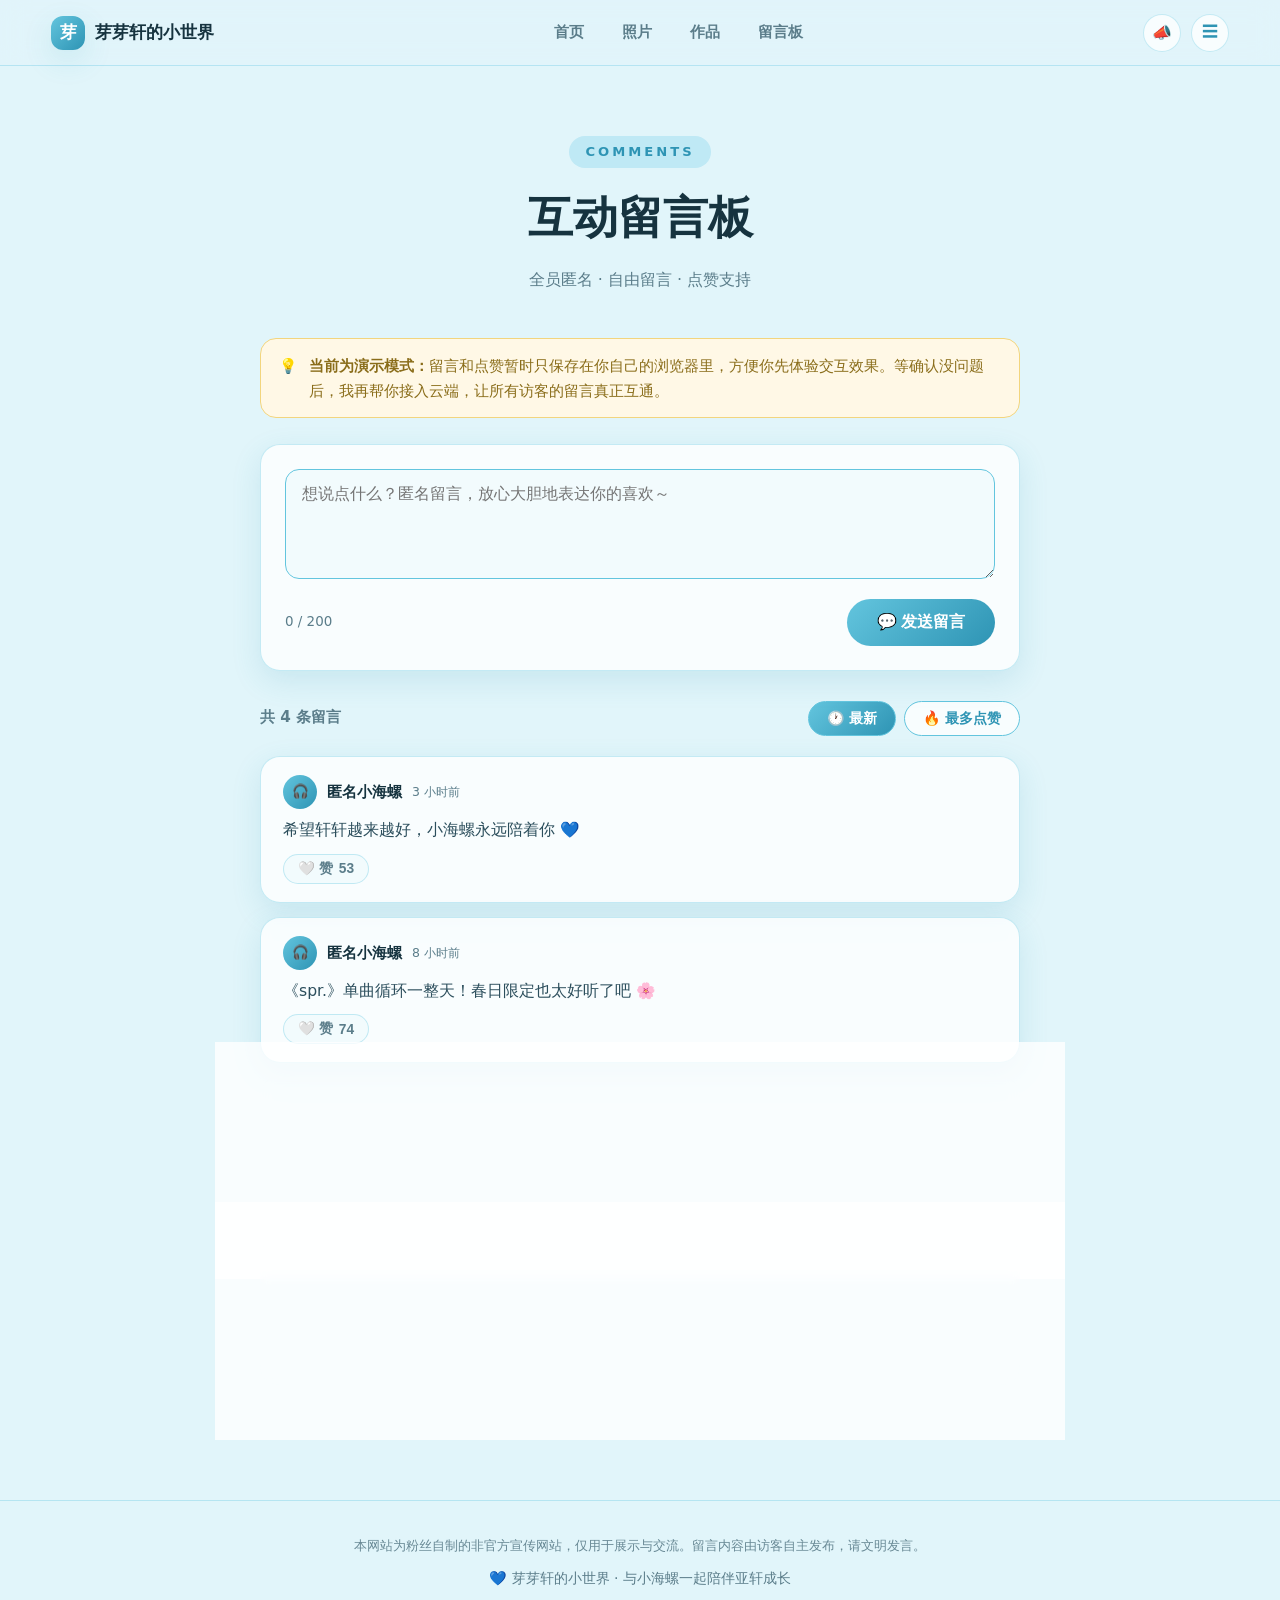
==== comments.html @ c1d58aa1 "修正官方微博链接为 @时代少年团-宋亚轩" ====
﻿<!DOCTYPE html>
<html lang="zh-CN">
<head>
  <meta charset="UTF-8">
  <meta name="viewport" content="width=device-width, initial-scale=1.0">
  <title>互动留言板 · 芽芽轩的小世界</title>
  <link rel="icon" type="image/svg+xml" href="favicon.svg">
  <link rel="stylesheet" href="css/style.css">
</head>
<body>

  <nav class="nav">
    <a class="brand" href="index.html"><span class="logo-badge">芽</span>芽芽轩的小世界</a>
    <div class="nav-links">
      <a href="index.html">首页</a>
      <a href="photos.html">照片</a>
      <a href="works.html">作品</a>
      <a href="comments.html">留言板</a>
    </div>
    <div class="nav-extras">
      <a class="icon-btn" href="https://weibo.com/n/时代少年团-宋亚轩" target="_blank" rel="noopener" title="官方微博">📣</a>
      <button class="icon-btn nav-toggle" aria-label="菜单">☰</button>
    </div>
  </nav>

  <div class="page-head">
    <span class="kicker">COMMENTS</span>
    <h1>互动留言板</h1>
    <p>全员匿名 · 自由留言 · 点赞支持</p>
  </div>

  <section class="section" style="padding-top:34px;">
    <div class="container" style="max-width:760px;">

      <div class="notice">💡 <div><b>当前为演示模式：</b>留言和点赞暂时只保存在你自己的浏览器里，方便你先体验交互效果。等确认没问题后，我再帮你接入云端，让所有访客的留言真正互通。</div></div>

      <!-- 留言表单 -->
      <form id="cmtForm" class="comment-form card">
        <textarea id="cmtInput" maxlength="200" placeholder="想说点什么？匿名留言，放心大胆地表达你的喜欢～"></textarea>
        <div class="form-foot">
          <span class="hint" id="charHint">0 / 200</span>
          <button type="submit" class="btn btn-like">💬 发送留言</button>
        </div>
      </form>

      <!-- 排序工具条 -->
      <div class="toolbar">
        <span class="count" id="cmtCount">共 0 条留言</span>
        <div class="sort-btns">
          <button class="sort-btn active" data-sort="new">🕐 最新</button>
          <button class="sort-btn" data-sort="hot">🔥 最多点赞</button>
        </div>
      </div>

      <!-- 留言列表 -->
      <div id="cmtList" class="comment-list"></div>

    </div>
  </section>

  <footer>
    <div class="container">
      <p class="disclaimer">本网站为粉丝自制的非官方宣传网站，仅用于展示与交流。留言内容由访客自主发布，请文明发言。</p>
      <p>💙 芽芽轩的小世界 · 与小海螺一起陪伴亚轩成长</p>
    </div>
  </footer>

  <button id="toTop" title="回到顶部">↑</button>
  <script src="js/comments.js"></script>
</body>
</html>
---- css/style.css ----
﻿/* ============ 芽芽轩的小世界 · 主题样式 ============ */
:root {
  --bg: #E1F5FA;            /* 主背景 · 青色 */
  --bg-soft: #F2FBFD;       /* 更浅的卡片底 */
  --primary: #63C5DE;       /* 主色 · 蓝色 */
  --primary-deep: #2E94B4;  /* 深一点的蓝（文字/描边用） */
  --primary-soft: #BFE9F5;  /* 浅蓝（hover 底色） */
  --ink: #16333F;           /* 主文字 */
  --muted: #5B7D8A;         /* 次要文字 */
  --card: rgba(255, 255, 255, 0.78);
  --card-border: rgba(99, 197, 222, 0.35);
  --shadow: 0 10px 30px rgba(46, 148, 180, 0.14);
  --shadow-hover: 0 18px 44px rgba(46, 148, 180, 0.22);
  --radius: 20px;
  --nav-h: 66px;
}

* { margin: 0; padding: 0; box-sizing: border-box; }

html { scroll-behavior: smooth; }

body {
  font-family: "PingFang SC", "Microsoft YaHei", "Noto Sans SC", system-ui, -apple-system, sans-serif;
  background: var(--bg);
  color: var(--ink);
  line-height: 1.7;
  min-height: 100vh;
  overflow-x: hidden;
}

a { color: var(--primary-deep); text-decoration: none; }
a:hover { color: var(--primary); }

img { max-width: 100%; display: block; }

.container { width: min(1120px, 92%); margin: 0 auto; }

/* ---------- 顶部导航 ---------- */
.nav {
  position: sticky; top: 0; z-index: 100;
  height: var(--nav-h);
  display: flex; align-items: center; justify-content: space-between;
  padding: 0 4vw;
  background: rgba(225, 245, 250, 0.82);
  backdrop-filter: blur(14px);
  -webkit-backdrop-filter: blur(14px);
  border-bottom: 1px solid var(--card-border);
}
.brand { display: flex; align-items: center; gap: 10px; font-weight: 800; font-size: 1.08rem; color: var(--ink); }
.brand .logo-badge {
  width: 34px; height: 34px; border-radius: 12px;
  background: linear-gradient(135deg, var(--primary), var(--primary-deep));
  color: #fff; display: grid; place-items: center; font-size: 1.05rem;
  box-shadow: var(--shadow);
}
.nav-links { display: flex; align-items: center; gap: 6px; }
.nav-links a {
  padding: 8px 16px; border-radius: 999px; color: var(--muted); font-weight: 600; font-size: 0.95rem;
  transition: all .2s ease;
}
.nav-links a:hover { color: var(--primary-deep); background: var(--primary-soft); }
.nav-links a.active { color: #fff; background: linear-gradient(135deg, var(--primary), var(--primary-deep)); box-shadow: var(--shadow); }
.nav-extras { display: flex; align-items: center; gap: 10px; }
.nav-extras .icon-btn {
  width: 38px; height: 38px; border-radius: 50%; display: grid; place-items: center;
  border: 1px solid var(--card-border); background: var(--card); color: var(--primary-deep);
  font-size: 1rem; cursor: pointer; transition: all .2s ease;
}
.nav-extras .icon-btn:hover { background: var(--primary-soft); transform: translateY(-2px); }

/* 移动端导航折叠 */
.nav-toggle { display: none; }
@media (max-width: 760px) {
  .nav-toggle { display: grid; }
  .nav-links {
    position: absolute; top: var(--nav-h); left: 0; right: 0;
    flex-direction: column; align-items: stretch; gap: 4px;
    background: rgba(225, 245, 250, 0.97); backdrop-filter: blur(14px);
    padding: 12px 4vw 18px; border-bottom: 1px solid var(--card-border);
    display: none;
  }
  .nav-links.open { display: flex; }
  .nav-links a { padding: 12px 16px; border-radius: 14px; }
}

/* ---------- 首页 Hero ---------- */
.hero {
  position: relative; text-align: center;
  padding: 84px 0 60px; overflow: hidden;
}
.hero .badge {
  display: inline-flex; align-items: center; gap: 8px;
  background: var(--card); border: 1px solid var(--card-border);
  color: var(--primary-deep); font-weight: 600; font-size: 0.9rem;
  padding: 7px 18px; border-radius: 999px; margin-bottom: 22px;
  box-shadow: var(--shadow);
}
.hero h1 {
  font-size: clamp(2.6rem, 8vw, 4.6rem); font-weight: 900; letter-spacing: 2px;
  background: linear-gradient(120deg, var(--primary-deep), var(--primary) 55%, #8FD9EC);
  -webkit-background-clip: text; background-clip: text; color: transparent;
}
.hero .subtitle { margin-top: 14px; font-size: 1.15rem; color: var(--muted); font-weight: 600; }
.hero .tagline { margin-top: 8px; font-size: 0.98rem; color: var(--muted); }
.hero .cta { margin-top: 30px; display: flex; gap: 14px; justify-content: center; flex-wrap: wrap; }
.btn {
  display: inline-flex; align-items: center; gap: 8px;
  padding: 13px 30px; border-radius: 999px; font-weight: 700; font-size: 1rem;
  border: none; cursor: pointer; transition: all .22s ease;
}
.btn-primary { background: linear-gradient(135deg, var(--primary), var(--primary-deep)); color: #fff; box-shadow: var(--shadow); }
.btn-primary:hover { transform: translateY(-3px); box-shadow: var(--shadow-hover); }
.btn-ghost { background: var(--card); color: var(--primary-deep); border: 1.5px solid var(--primary); }
.btn-ghost:hover { background: var(--primary-soft); transform: translateY(-3px); }

.hero-avatar {
  width: 190px; height: 190px; border-radius: 50%; margin: 34px auto 0;
  background: linear-gradient(140deg, #ffffff, var(--primary-soft));
  border: 5px solid #fff; box-shadow: var(--shadow-hover);
  display: grid; place-items: center; font-size: 4.2rem; position: relative;
}
.hero-avatar::after {
  content: ""; position: absolute; inset: -12px; border-radius: 50%;
  border: 2px dashed var(--primary); opacity: 0.55; animation: spin 26s linear infinite;
}
@keyframes spin { to { transform: rotate(360deg); } }

/* 漂浮气泡装饰 */
.bubbles { position: absolute; inset: 0; pointer-events: none; z-index: -1; }
.bubble {
  position: absolute; border-radius: 50%;
  background: radial-gradient(circle at 35% 35%, rgba(255,255,255,0.85), rgba(99,197,222,0.28));
  border: 1px solid rgba(99,197,222,0.4);
  animation: float 9s ease-in-out infinite;
}
@keyframes float { 0%,100% { transform: translateY(0); } 50% { transform: translateY(-26px); } }

/* ---------- 通用区块 ---------- */
.section { padding: 66px 0; }
.section-head { text-align: center; margin-bottom: 40px; }
.section-head .kicker {
  display: inline-block; font-size: 0.82rem; font-weight: 700; letter-spacing: 3px;
  color: var(--primary-deep); background: var(--primary-soft);
  padding: 5px 16px; border-radius: 999px; margin-bottom: 12px;
}
.section-head h2 { font-size: clamp(1.6rem, 4vw, 2.3rem); font-weight: 900; }
.section-head p { color: var(--muted); margin-top: 8px; max-width: 640px; margin-inline: auto; }

.card {
  background: var(--card); border: 1px solid var(--card-border);
  border-radius: var(--radius); box-shadow: var(--shadow);
  backdrop-filter: blur(6px);
  transition: transform .25s ease, box-shadow .25s ease;
}
.card:hover { transform: translateY(-6px); box-shadow: var(--shadow-hover); }

/* ---------- 简介档案卡 ---------- */
.bio-grid { display: grid; grid-template-columns: repeat(auto-fit, minmax(150px, 1fr)); gap: 16px; }
.fact {
  padding: 20px 16px; text-align: center;
  border-radius: 18px; background: var(--card); border: 1px solid var(--card-border);
  box-shadow: var(--shadow);
}
.fact .label { font-size: 0.82rem; color: var(--muted); font-weight: 600; }
.fact .value { font-size: 1.02rem; font-weight: 800; color: var(--ink); margin-top: 4px; }
.fact .value small { display: block; font-weight: 600; color: var(--muted); font-size: 0.78rem; margin-top: 2px; }

.about-text {
  max-width: 760px; margin: 34px auto 0; text-align: center;
  background: var(--card); border: 1px solid var(--card-border);
  padding: 30px 34px; border-radius: var(--radius); box-shadow: var(--shadow);
}
.about-text p { color: #31515e; }

/* ---------- 能力卡片 ---------- */
.skills-grid { display: grid; grid-template-columns: repeat(auto-fit, minmax(250px, 1fr)); gap: 18px; }
.skill { padding: 26px 24px; }
.skill .ico {
  width: 52px; height: 52px; border-radius: 16px; display: grid; place-items: center;
  font-size: 1.6rem; background: linear-gradient(135deg, var(--primary-soft), var(--bg));
  border: 1px solid var(--card-border); margin-bottom: 14px;
}
.skill h3 { font-size: 1.12rem; margin-bottom: 6px; }
.skill p { font-size: 0.92rem; color: var(--muted); }

/* ---------- 数据条 ---------- */
.stats { display: grid; grid-template-columns: repeat(auto-fit, minmax(150px, 1fr)); gap: 16px; margin-top: 44px; }
.stat {
  text-align: center; padding: 24px 12px; border-radius: 18px;
  background: linear-gradient(135deg, var(--primary), var(--primary-deep)); color: #fff;
  box-shadow: var(--shadow);
}
.stat .num { font-size: 2rem; font-weight: 900; }
.stat .cap { font-size: 0.88rem; opacity: 0.92; }

/* ---------- 作品页 ---------- */
.tabs { display: flex; flex-wrap: wrap; gap: 10px; justify-content: center; margin-bottom: 34px; }
.tab {
  padding: 9px 22px; border-radius: 999px; border: 1.5px solid var(--primary);
  background: var(--card); color: var(--primary-deep); font-weight: 700; font-size: 0.95rem;
  cursor: pointer; transition: all .2s ease;
}
.tab:hover { background: var(--primary-soft); }
.tab.active { background: linear-gradient(135deg, var(--primary), var(--primary-deep)); color: #fff; box-shadow: var(--shadow); }

.works-grid { display: grid; grid-template-columns: repeat(auto-fill, minmax(300px, 1fr)); gap: 20px; }
.work { padding: 24px; position: relative; overflow: hidden; }
.work .tag {
  display: inline-block; font-size: 0.74rem; font-weight: 700; letter-spacing: 1px;
  color: var(--primary-deep); background: var(--primary-soft);
  padding: 3px 12px; border-radius: 999px; margin-bottom: 12px;
}
.work h3 { font-size: 1.18rem; margin-bottom: 8px; }
.work .meta { font-size: 0.86rem; color: var(--muted); font-weight: 600; margin-bottom: 8px; }
.work p { font-size: 0.92rem; color: #3a5c69; }
.work .chip-row { margin-top: 12px; display: flex; flex-wrap: wrap; gap: 6px; }
.chip {
  font-size: 0.76rem; font-weight: 600; color: var(--muted);
  background: var(--bg); border: 1px solid var(--card-border);
  padding: 3px 10px; border-radius: 999px;
}

/* ---------- 照片墙 ---------- */
.gallery { columns: 4 220px; column-gap: 16px; }
.g-item { break-inside: avoid; margin-bottom: 16px; border-radius: 18px; overflow: hidden; cursor: zoom-in; position: relative; box-shadow: var(--shadow); }
.g-item img { width: 100%; transition: transform .4s ease; }
.g-item:hover img { transform: scale(1.05); }
.g-item .cap {
  position: absolute; left: 0; right: 0; bottom: 0; padding: 26px 14px 12px;
  background: linear-gradient(transparent, rgba(22, 51, 63, 0.62));
  color: #fff; font-size: 0.85rem; font-weight: 600; opacity: 0; transition: opacity .25s ease;
}
.g-item:hover .cap { opacity: 1; }

/* 灯箱 */
.lightbox {
  position: fixed; inset: 0; z-index: 200; display: none;
  background: rgba(14, 34, 46, 0.88); backdrop-filter: blur(6px);
  align-items: center; justify-content: center; flex-direction: column; gap: 14px;
}
.lightbox.open { display: flex; }
.lightbox img { max-width: 88vw; max-height: 80vh; border-radius: 14px; box-shadow: 0 24px 70px rgba(0,0,0,0.5); }
.lightbox .lb-cap { color: #EAF8FD; font-size: 0.95rem; }
.lb-btn {
  position: absolute; top: 50%; transform: translateY(-50%);
  width: 48px; height: 48px; border-radius: 50%; border: none; cursor: pointer;
  background: rgba(255,255,255,0.14); color: #fff; font-size: 1.3rem;
  transition: background .2s;
}
.lb-btn:hover { background: var(--primary); }
.lb-prev { left: 3vw; } .lb-next { right: 3vw; }
.lb-close { position: absolute; top: 20px; right: 24px; font-size: 1.6rem; background: none; border: none; color: #fff; cursor: pointer; }

/* ---------- 留言板 ---------- */
.notice {
  display: flex; gap: 12px; align-items: flex-start;
  background: #FFF8E6; border: 1px solid #F2D57E; color: #8a6d1a;
  padding: 14px 18px; border-radius: 16px; font-size: 0.92rem; margin-bottom: 26px;
}
.comment-form { padding: 24px; margin-bottom: 30px; }
.comment-form textarea {
  width: 100%; min-height: 110px; resize: vertical; padding: 14px 16px;
  border: 1.5px solid var(--primary); border-radius: 14px; font-size: 1rem;
  font-family: inherit; background: var(--bg-soft); color: var(--ink); outline: none;
  transition: box-shadow .2s;
}
.comment-form textarea:focus { box-shadow: 0 0 0 4px rgba(99,197,222,0.25); }
.form-foot { display: flex; align-items: center; justify-content: space-between; margin-top: 12px; gap: 12px; flex-wrap: wrap; }
.form-foot .hint { font-size: 0.84rem; color: var(--muted); }
.btn-like { background: linear-gradient(135deg, var(--primary), var(--primary-deep)); color: #fff; }

.toolbar { display: flex; align-items: center; justify-content: space-between; gap: 12px; margin-bottom: 20px; flex-wrap: wrap; }
.toolbar .count { color: var(--muted); font-weight: 600; font-size: 0.95rem; }
.sort-btns { display: flex; gap: 8px; }
.sort-btn {
  padding: 7px 18px; border-radius: 999px; border: 1.5px solid var(--primary);
  background: var(--card); color: var(--primary-deep); font-weight: 700; font-size: 0.88rem; cursor: pointer; transition: all .2s;
}
.sort-btn.active { background: linear-gradient(135deg, var(--primary), var(--primary-deep)); color: #fff; }

.comment-list { display: flex; flex-direction: column; gap: 14px; }
.cmt { padding: 18px 22px; }
.cmt .cmt-head { display: flex; align-items: center; gap: 10px; margin-bottom: 8px; }
.cmt .avatar {
  width: 34px; height: 34px; border-radius: 50%; flex-shrink: 0;
  background: linear-gradient(135deg, var(--primary), var(--primary-deep));
  color: #fff; display: grid; place-items: center; font-size: 0.85rem; font-weight: 700;
}
.cmt .anon { font-weight: 800; font-size: 0.92rem; }
.cmt .time { font-size: 0.78rem; color: var(--muted); }
.cmt .cmt-text { color: #2c4e5c; font-size: 0.98rem; word-break: break-word; }
.cmt .cmt-foot { margin-top: 10px; display: flex; align-items: center; gap: 12px; }
.like-btn {
  display: inline-flex; align-items: center; gap: 6px;
  border: 1.5px solid var(--card-border); background: var(--bg-soft);
  color: var(--muted); font-weight: 700; font-size: 0.86rem;
  padding: 5px 14px; border-radius: 999px; cursor: pointer; transition: all .2s;
}
.like-btn:hover { border-color: var(--primary); color: var(--primary-deep); }
.like-btn.liked { background: var(--primary-soft); color: var(--primary-deep); border-color: var(--primary); }

.empty { text-align: center; color: var(--muted); padding: 40px 0; }

/* ---------- 页脚 ---------- */
footer { margin-top: 50px; padding: 34px 0 30px; text-align: center; border-top: 1px solid var(--card-border); color: var(--muted); font-size: 0.88rem; }
footer .disclaimer { max-width: 720px; margin: 0 auto 10px; font-size: 0.8rem; opacity: 0.9; }

/* 回到顶部 */
#toTop {
  position: fixed; right: 22px; bottom: 22px; z-index: 90;
  width: 46px; height: 46px; border-radius: 50%; border: none; cursor: pointer;
  background: linear-gradient(135deg, var(--primary), var(--primary-deep)); color: #fff;
  font-size: 1.1rem; box-shadow: var(--shadow); opacity: 0; visibility: hidden; transform: translateY(12px);
  transition: all .3s ease;
}
#toTop.show { opacity: 1; visibility: visible; transform: translateY(0); }
#toTop:hover { transform: translateY(-3px); }

/* 入场动画 */
.reveal { opacity: 0; transform: translateY(26px); transition: opacity .6s ease, transform .6s ease; }
.reveal.in { opacity: 1; transform: none; }

/* 页面标题区 */
.page-head { text-align: center; padding: 70px 0 10px; }
.page-head .kicker {
  display: inline-block; font-size: 0.82rem; font-weight: 700; letter-spacing: 3px;
  color: var(--primary-deep); background: var(--primary-soft);
  padding: 5px 16px; border-radius: 999px; margin-bottom: 12px;
}
.page-head h1 { font-size: clamp(1.9rem, 5vw, 2.8rem); font-weight: 900; }
.page-head p { color: var(--muted); margin-top: 10px; }

@media (max-width: 640px) {
  .section { padding: 48px 0; }
  .hero { padding: 56px 0 44px; }
}
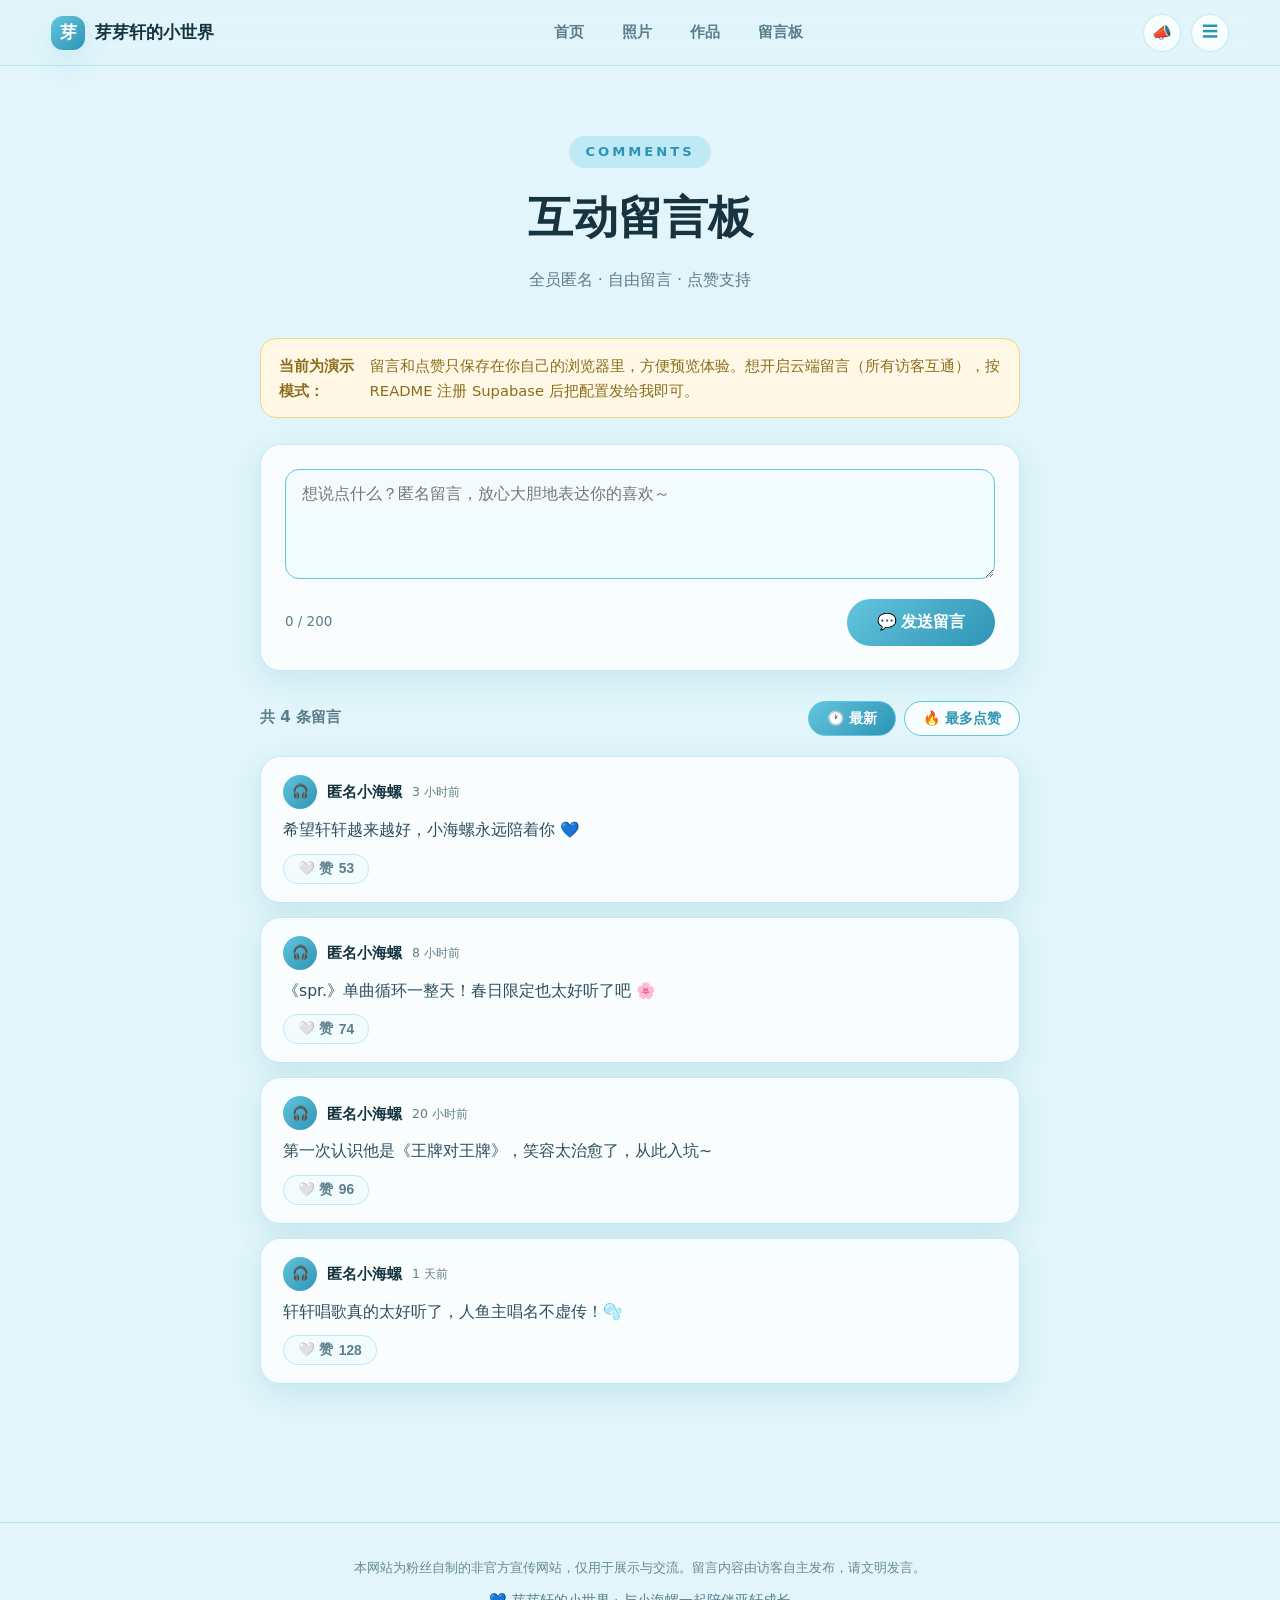
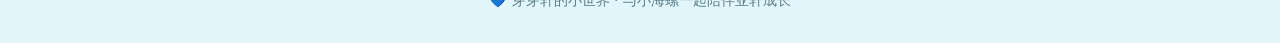
==== commit 43abe328: "作品页个人单曲可点击跳转QQ音乐对应歌曲；留言板升级为云端正式版（Supabase适配器+分页加载省内存+演示模式自动切换）" ====
--- a/comments.html
+++ b/comments.html
@@ -1,4 +1,4 @@
-﻿<!DOCTYPE html>
+<!DOCTYPE html>
 <html lang="zh-CN">
 <head>
   <meta charset="UTF-8">
@@ -32,7 +32,7 @@
   <section class="section" style="padding-top:34px;">
     <div class="container" style="max-width:760px;">
 
-      <div class="notice">💡 <div><b>当前为演示模式：</b>留言和点赞暂时只保存在你自己的浏览器里，方便你先体验交互效果。等确认没问题后，我再帮你接入云端，让所有访客的留言真正互通。</div></div>
+      <div class="notice" id="modeNotice">💡 <div>正在检测留言模式…</div></div>
 
       <!-- 留言表单 -->
       <form id="cmtForm" class="comment-form card">
@@ -54,6 +54,9 @@
 
       <!-- 留言列表 -->
       <div id="cmtList" class="comment-list"></div>
+      <div style="text-align:center; margin-top:22px;">
+        <button id="loadMore" class="btn btn-ghost" style="display:none;">加载更多留言</button>
+      </div>
 
     </div>
   </section>
--- a/css/style.css
+++ b/css/style.css
@@ -334,3 +334,110 @@
   .section { padding: 48px 0; }
   .hero { padding: 56px 0 44px; }
 }
+
+/* ---------- 关于亚轩 · 百度百科式版式（左简介 / 右证件照 / 中间虚化） ---------- */
+.profile-layout {
+  display: grid;
+  grid-template-columns: 1.15fr 0.85fr;
+  align-items: center;
+  gap: 0;
+  margin-top: 40px;
+  background: var(--card);
+  border: 1px solid var(--card-border);
+  border-radius: 26px;
+  box-shadow: var(--shadow);
+  overflow: hidden;
+  position: relative;
+}
+.profile-text { padding: 40px 44px; }
+.profile-text .p-name { font-size: 2rem; font-weight: 900; letter-spacing: 1px; }
+.profile-text .p-role { color: var(--primary-deep); font-weight: 700; font-size: 1rem; margin-top: 4px; }
+.profile-text .p-about { color: #31515e; margin: 18px 0 22px; font-size: 0.97rem; max-width: 520px; }
+
+.info-list { display: grid; grid-template-columns: 1fr 1fr; gap: 10px 26px; }
+.info-row { display: flex; align-items: baseline; gap: 8px; padding: 8px 0; border-bottom: 1px dashed rgba(99,197,222,0.35); }
+.info-row .il { flex-shrink: 0; font-size: 0.84rem; color: var(--muted); font-weight: 700; }
+.info-row .iv { font-size: 0.95rem; font-weight: 700; color: var(--ink); }
+.info-row .iv small { display: block; font-weight: 500; color: var(--muted); font-size: 0.78rem; }
+
+/* 右侧证件照 + 中间模糊虚化过渡 */
+.profile-photo { position: relative; align-self: stretch; min-height: 480px; }
+.profile-photo img {
+  position: absolute; inset: 0; width: 100%; height: 100%; object-fit: cover;
+  -webkit-mask-image: linear-gradient(to right, transparent 0%, #000 30%);
+  mask-image: linear-gradient(to right, transparent 0%, #000 30%);
+}
+.photo-blur {
+  position: absolute; top: 0; left: 0; bottom: 0; width: 42%;
+  background: linear-gradient(to right, var(--card), rgba(255,255,255,0.25) 55%, transparent);
+  -webkit-backdrop-filter: blur(9px);
+  backdrop-filter: blur(9px);
+  pointer-events: none;
+}
+.photo-ring {
+  position: absolute; right: 26px; top: 26px; bottom: 26px; left: 60px;
+  border: 2px dashed rgba(255,255,255,0.55); border-radius: 20px; pointer-events: none;
+}
+
+@media (max-width: 900px) {
+  .profile-layout { grid-template-columns: 1fr; }
+  .profile-text { padding: 28px 24px; }
+  .profile-photo { order: -1; min-height: 420px; }
+  .profile-photo img {
+    -webkit-mask-image: linear-gradient(to bottom, #000 72%, transparent);
+    mask-image: linear-gradient(to bottom, #000 72%, transparent);
+  }
+  .photo-blur {
+    top: auto; left: 0; right: 0; bottom: 0; width: auto; height: 34%;
+    background: linear-gradient(to bottom, transparent, var(--card));
+  }
+}
+@media (max-width: 560px) {
+  .info-list { grid-template-columns: 1fr; }
+}
+
+/* ---------- 多面魅力 · 气泡 ---------- */
+.charm-bubbles {
+  display: flex; flex-wrap: wrap; justify-content: center; align-items: center;
+  gap: 30px; padding: 26px 0 10px;
+}
+.bubble-tag {
+  display: grid; place-items: center;
+  border-radius: 50%;
+  background: linear-gradient(145deg, #7CD3E8, var(--primary-deep));
+  color: #fff; font-weight: 800; letter-spacing: 2px;
+  box-shadow: var(--shadow-hover);
+  animation: float 5.5s ease-in-out infinite;
+  position: relative;
+  transition: transform .25s ease;
+}
+.bubble-tag::after {
+  content: ""; position: absolute; inset: 9px; border-radius: inherit;
+  border: 1.5px dashed rgba(255,255,255,0.5); pointer-events: none;
+}
+.bubble-tag:hover { transform: scale(1.07); }
+.bubble-tag.lg   { width: 168px; height: 168px; font-size: 1.75rem; }
+.bubble-tag.md   { width: 142px; height: 142px; font-size: 1.5rem; }
+.bubble-tag.sm   { width: 120px; height: 120px; font-size: 1.3rem; }
+.bubble-tag.wide { width: 205px; height: 205px; font-size: 1.35rem; letter-spacing: 4px; }
+.bubble-tag:nth-child(even) { animation-delay: 1s; }
+.bubble-tag:nth-child(3n)   { animation-delay: .5s; }
+
+/* 照片加载前的底色，避免大图加载时空白 */
+.g-item { background: linear-gradient(135deg, var(--primary-soft), var(--bg)); }
+
+
+
+/* ---------- 作品页 · QQ音乐跳转 ---------- */
+.song-link {
+  color: var(--primary-deep); text-decoration: none;
+  border-bottom: 2px dashed rgba(46,148,180,0.4);
+  transition: all .2s ease;
+}
+.song-link:hover { color: var(--primary); border-bottom-color: var(--primary); }
+.qq-badge {
+  display: inline-block; margin-left: 8px; vertical-align: middle;
+  font-size: 0.66rem; font-weight: 700; letter-spacing: .5px;
+  color: #fff; background: linear-gradient(135deg, #31C27C, #1fa05f);
+  padding: 2px 9px; border-radius: 999px; white-space: nowrap;
+}
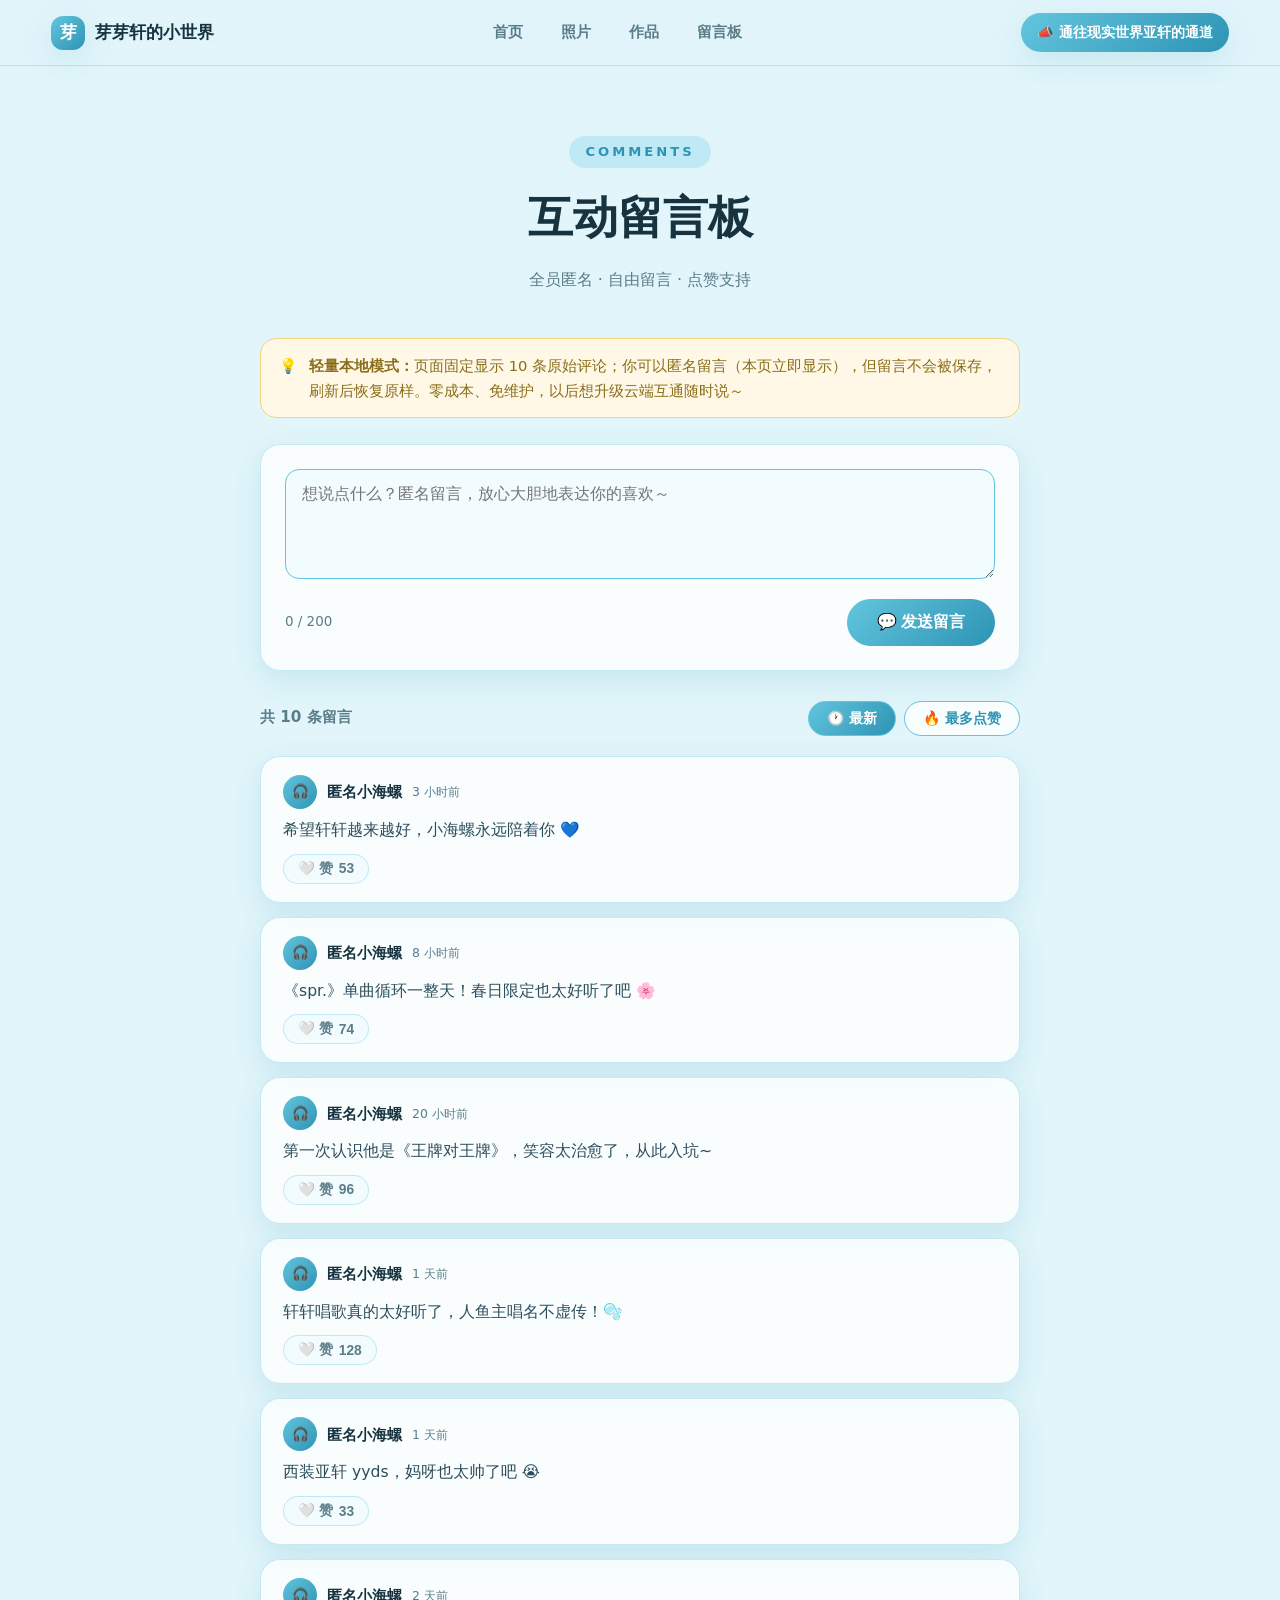
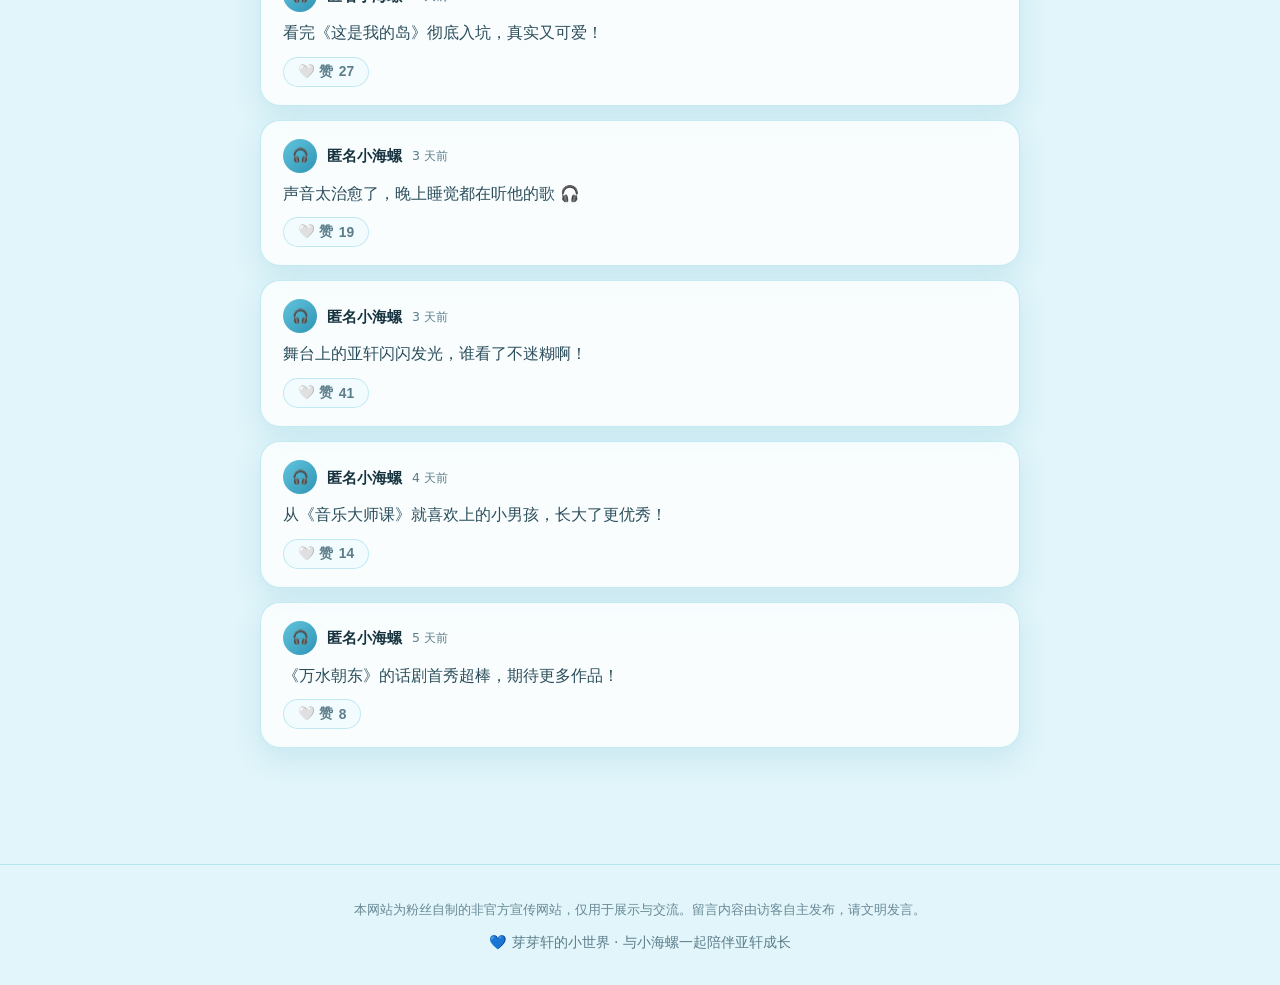
==== commit 956e3a5d: "个人音乐整卡可点击跳转QQ音乐并加绿色按钮；顶部微博按钮加文字、移除折叠菜单键；留言板改为本地轻量版（固定10条原始评论，留言即时显示但不保存）" ====
--- a/comments.html
+++ b/comments.html
@@ -18,8 +18,7 @@
       <a href="comments.html">留言板</a>
     </div>
     <div class="nav-extras">
-      <a class="icon-btn" href="https://weibo.com/n/时代少年团-宋亚轩" target="_blank" rel="noopener" title="官方微博">📣</a>
-      <button class="icon-btn nav-toggle" aria-label="菜单">☰</button>
+      <a class="weibo-link" href="https://weibo.com/n/时代少年团-宋亚轩" target="_blank" rel="noopener" title="通往现实世界亚轩的通道">📣 通往现实世界亚轩的通道</a>
     </div>
   </nav>
 
@@ -32,7 +31,7 @@
   <section class="section" style="padding-top:34px;">
     <div class="container" style="max-width:760px;">
 
-      <div class="notice" id="modeNotice">💡 <div>正在检测留言模式…</div></div>
+      <div class="notice">💡 <div><b>轻量本地模式：</b>页面固定显示 10 条原始评论；你可以匿名留言（本页立即显示），但留言不会被保存，刷新后恢复原样。零成本、免维护，以后想升级云端互通随时说～</div></div>
 
       <!-- 留言表单 -->
       <form id="cmtForm" class="comment-form card">
@@ -42,6 +41,8 @@
           <button type="submit" class="btn btn-like">💬 发送留言</button>
         </div>
       </form>
+
+      <div id="postTip" class="post-tip" style="display:none;"></div>
 
       <!-- 排序工具条 -->
       <div class="toolbar">
@@ -54,9 +55,6 @@
 
       <!-- 留言列表 -->
       <div id="cmtList" class="comment-list"></div>
-      <div style="text-align:center; margin-top:22px;">
-        <button id="loadMore" class="btn btn-ghost" style="display:none;">加载更多留言</button>
-      </div>
 
     </div>
   </section>
--- a/css/style.css
+++ b/css/style.css
@@ -1,4 +1,4 @@
-﻿/* ============ 芽芽轩的小世界 · 主题样式 ============ */
+/* ============ 芽芽轩的小世界 · 主题样式 ============ */
 :root {
   --bg: #E1F5FA;            /* 主背景 · 青色 */
   --bg-soft: #F2FBFD;       /* 更浅的卡片底 */
@@ -68,19 +68,16 @@
 }
 .nav-extras .icon-btn:hover { background: var(--primary-soft); transform: translateY(-2px); }
 
-/* 移动端导航折叠 */
-.nav-toggle { display: none; }
-@media (max-width: 760px) {
-  .nav-toggle { display: grid; }
+/* 窄屏：导航换行成两行，链接始终可见（无折叠菜单） */
+@media (max-width: 820px) {
+  .nav { flex-wrap: wrap; min-height: var(--nav-h); padding: 10px 4vw; gap: 4px; }
   .nav-links {
-    position: absolute; top: var(--nav-h); left: 0; right: 0;
-    flex-direction: column; align-items: stretch; gap: 4px;
-    background: rgba(225, 245, 250, 0.97); backdrop-filter: blur(14px);
-    padding: 12px 4vw 18px; border-bottom: 1px solid var(--card-border);
-    display: none;
+    order: 3; width: 100%; justify-content: center; flex-wrap: wrap;
+    border-top: 1px dashed rgba(99, 197, 222, 0.5);
+    padding-top: 8px; margin-top: 2px;
   }
-  .nav-links.open { display: flex; }
-  .nav-links a { padding: 12px 16px; border-radius: 14px; }
+  .nav-links a { padding: 6px 14px; font-size: 0.9rem; }
+  .weibo-link { font-size: 0.8rem; padding: 7px 12px; }
 }
 
 /* ---------- 首页 Hero ---------- */
@@ -441,3 +438,32 @@
   color: #fff; background: linear-gradient(135deg, #31C27C, #1fa05f);
   padding: 2px 9px; border-radius: 999px; white-space: nowrap;
 }
+
+
+/* ---------- 顶部微博入口（带文字） ---------- */
+.weibo-link {
+  display: inline-flex; align-items: center; gap: 6px;
+  padding: 8px 16px; border-radius: 999px; white-space: nowrap;
+  background: linear-gradient(135deg, var(--primary), var(--primary-deep));
+  color: #fff; font-weight: 700; font-size: 0.85rem;
+  box-shadow: var(--shadow); transition: all .2s ease;
+}
+.weibo-link:hover { color: #fff; transform: translateY(-2px); box-shadow: var(--shadow-hover); }
+
+/* ---------- 作品页 · 去QQ音乐按钮 / 整卡可点 ---------- */
+.qq-go-btn {
+  display: inline-flex; align-items: center; gap: 6px; margin-top: 14px;
+  padding: 9px 18px; border-radius: 999px;
+  background: linear-gradient(135deg, #31C27C, #1fa05f); color: #fff;
+  font-weight: 700; font-size: 0.88rem; text-decoration: none;
+  box-shadow: 0 6px 18px rgba(49, 194, 124, 0.35);
+  transition: all .2s ease;
+}
+.qq-go-btn:hover { color: #fff; transform: translateY(-2px); box-shadow: 0 10px 24px rgba(49, 194, 124, 0.45); }
+.work-qq { cursor: pointer; }
+
+/* ---------- 留言板 · 发布提示 ---------- */
+.post-tip {
+  text-align: center; color: var(--primary-deep); font-weight: 700;
+  font-size: 0.9rem; margin: 0 0 14px;
+}
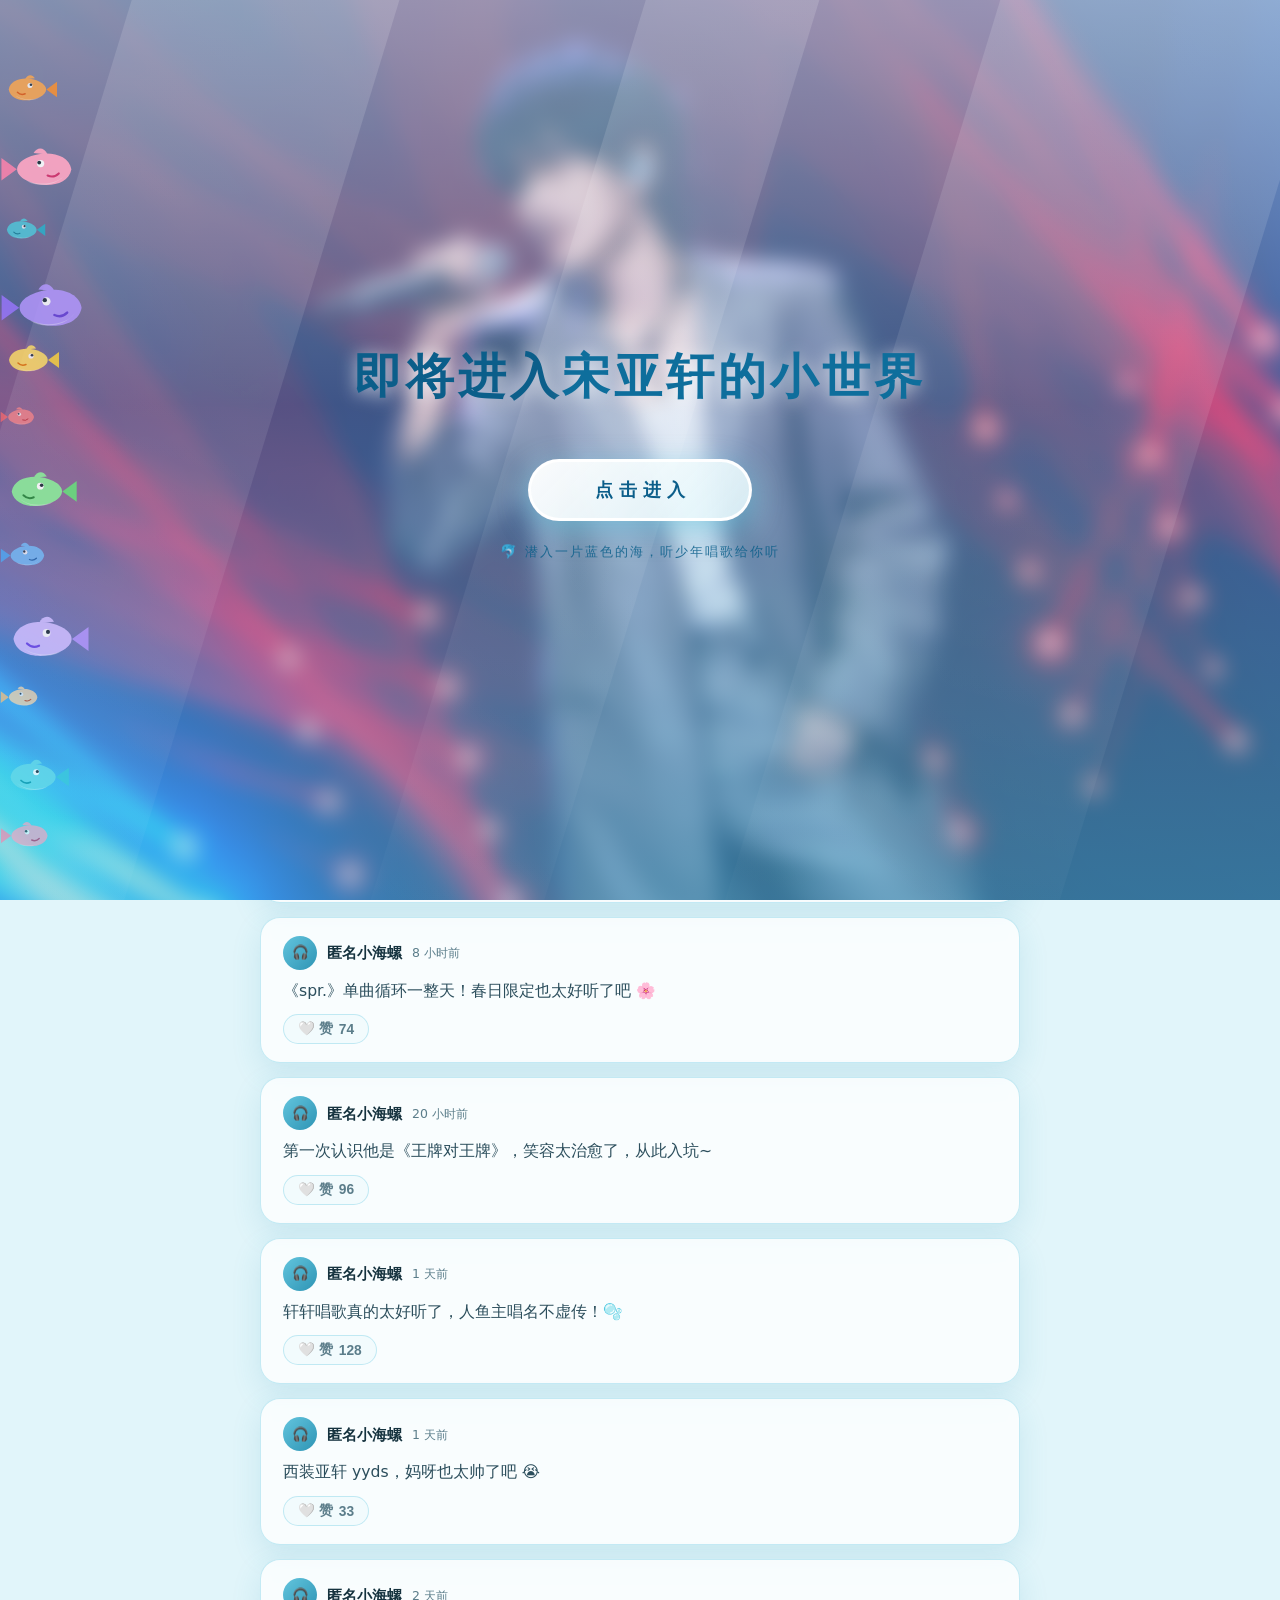
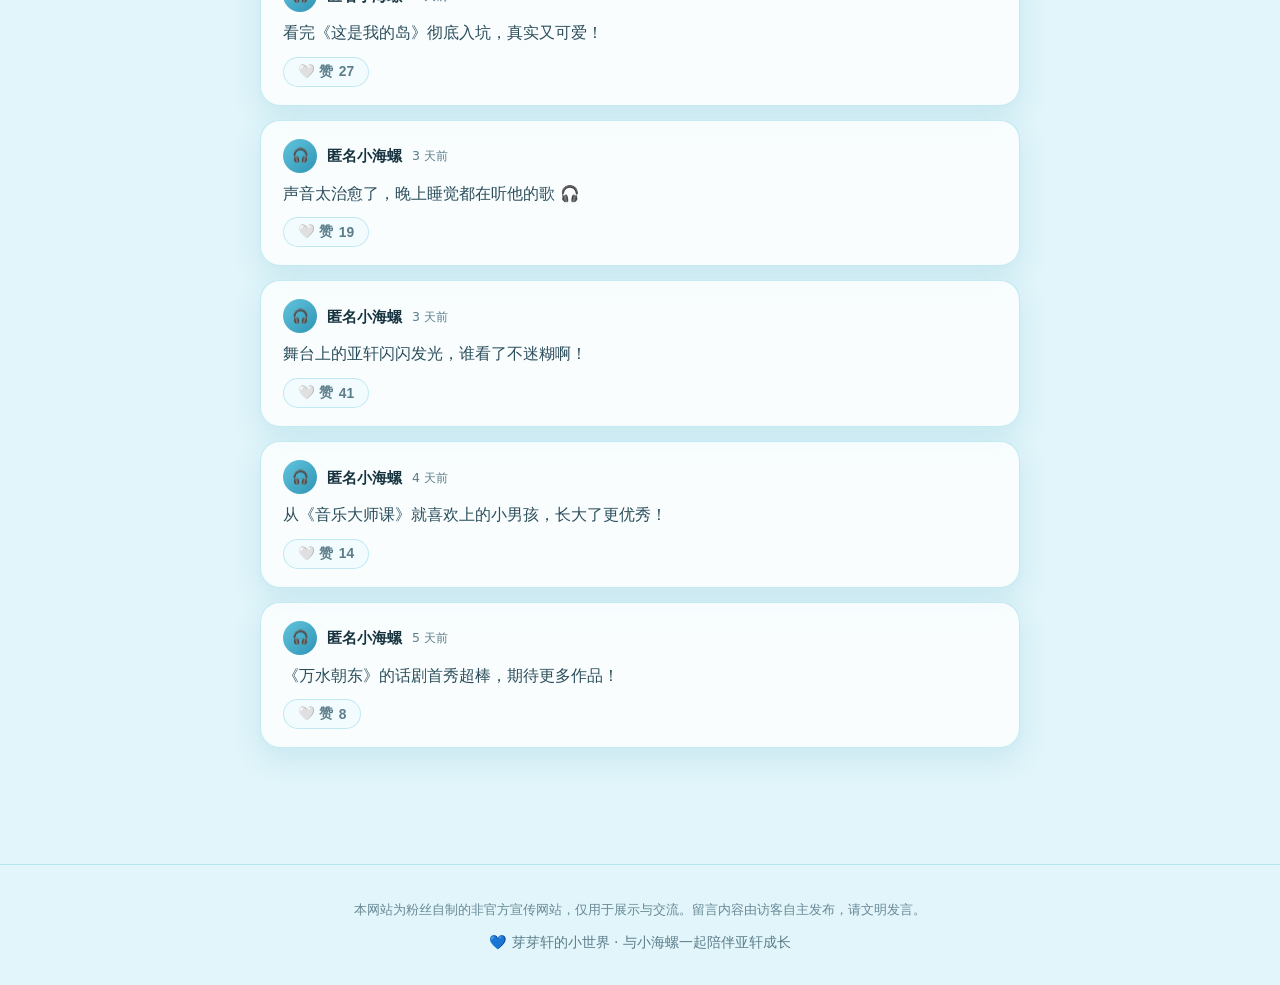
==== commit 1cf89723: "新增进入网站前的海底世界全屏引导页（主题色渐变+虚化照片背景+12条卡通小鱼游动+气泡+2秒后出现点击进入按钮），并删除组合歌曲《朱雀》" ====
--- a/comments.html
+++ b/comments.html
@@ -6,8 +6,49 @@
   <title>互动留言板 · 芽芽轩的小世界</title>
   <link rel="icon" type="image/svg+xml" href="favicon.svg">
   <link rel="stylesheet" href="css/style.css">
+  <link rel="stylesheet" href="css/splash.css">
 </head>
 <body>
+  <!-- 进入网站前的海底世界引导页 -->
+  <div id="splash" role="dialog" aria-label="欢迎进入宋亚轩的小世界">
+    <div class="splash-bg" data-bg="photos/splash-bg.jpg"></div>
+    <div class="splash-tint"></div>
+    <div class="splash-rays" aria-hidden="true"><i></i><i></i><i></i></div>
+    <div class="splash-bubbles" aria-hidden="true">
+      <span class="bubble" style="left:6%;width:14px;height:14px;animation-duration:7s;animation-delay:0s;"></span>
+      <span class="bubble" style="left:15%;width:9px;height:9px;animation-duration:9s;animation-delay:1.2s;"></span>
+      <span class="bubble" style="left:24%;width:20px;height:20px;animation-duration:8s;animation-delay:2.4s;"></span>
+      <span class="bubble" style="left:34%;width:12px;height:12px;animation-duration:11s;animation-delay:0.8s;"></span>
+      <span class="bubble" style="left:44%;width:8px;height:8px;animation-duration:7s;animation-delay:3.1s;"></span>
+      <span class="bubble" style="left:53%;width:17px;height:17px;animation-duration:9s;animation-delay:1.8s;"></span>
+      <span class="bubble" style="left:62%;width:11px;height:11px;animation-duration:12s;animation-delay:0.4s;"></span>
+      <span class="bubble" style="left:71%;width:24px;height:24px;animation-duration:8s;animation-delay:2.8s;"></span>
+      <span class="bubble" style="left:80%;width:13px;height:13px;animation-duration:10s;animation-delay:1.1s;"></span>
+      <span class="bubble" style="left:89%;width:18px;height:18px;animation-duration:7s;animation-delay:2.2s;"></span>
+      <span class="bubble" style="left:95%;width:10px;height:10px;animation-duration:9s;animation-delay:3.4s;"></span>
+    </div>
+    <div class="splash-fish" aria-hidden="true">
+      <span class="fish" style="top:8%;width:58px;opacity:0.8;animation:swim-left 20s linear -6s infinite;"><svg viewBox="0 0 120 72" xmlns="http://www.w3.org/2000/svg"><path d="M96 36 L118 20 L118 52 Z" fill="#FF922B"/><path d="M18 36 C22 12 58 8 82 20 C100 29 100 43 82 52 C58 64 22 60 18 36 Z" fill="#FFA94D"/><path d="M52 15 C57 4 67 4 72 13 Z" fill="#FFA94D"/><path d="M26 42 C36 58 64 60 82 52 C70 62 38 61 26 42 Z" fill="rgba(255,255,255,.35)"/><circle cx="62" cy="28" r="5.2" fill="#fff"/><circle cx="64" cy="26.5" r="2.7" fill="#22303c"/><path d="M36 42 Q43 49 52 45" stroke="#E8590C" stroke-width="3" fill="none" stroke-linecap="round"/></svg></span>
+      <span class="fish flip" style="top:16%;width:84px;opacity:0.9;animation:swim-right 26s linear -14s infinite;"><svg viewBox="0 0 120 72" xmlns="http://www.w3.org/2000/svg"><path d="M96 36 L118 20 L118 52 Z" fill="#F783AC"/><path d="M18 36 C22 12 58 8 82 20 C100 29 100 43 82 52 C58 64 22 60 18 36 Z" fill="#FFA8C5"/><path d="M52 15 C57 4 67 4 72 13 Z" fill="#FFA8C5"/><path d="M26 42 C36 58 64 60 82 52 C70 62 38 61 26 42 Z" fill="rgba(255,255,255,.35)"/><circle cx="62" cy="28" r="5.2" fill="#fff"/><circle cx="64" cy="26.5" r="2.7" fill="#22303c"/><path d="M36 42 Q43 49 52 45" stroke="#D6336C" stroke-width="3" fill="none" stroke-linecap="round"/></svg></span>
+      <span class="fish" style="top:24%;width:46px;opacity:0.75;animation:swim-left 16s linear -3s infinite;"><svg viewBox="0 0 120 72" xmlns="http://www.w3.org/2000/svg"><path d="M96 36 L118 20 L118 52 Z" fill="#22B8CF"/><path d="M18 36 C22 12 58 8 82 20 C100 29 100 43 82 52 C58 64 22 60 18 36 Z" fill="#4DD0E1"/><path d="M52 15 C57 4 67 4 72 13 Z" fill="#4DD0E1"/><path d="M26 42 C36 58 64 60 82 52 C70 62 38 61 26 42 Z" fill="rgba(255,255,255,.35)"/><circle cx="62" cy="28" r="5.2" fill="#fff"/><circle cx="64" cy="26.5" r="2.7" fill="#22303c"/><path d="M36 42 Q43 49 52 45" stroke="#0C8599" stroke-width="3" fill="none" stroke-linecap="round"/></svg></span>
+      <span class="fish flip" style="top:31%;width:96px;opacity:0.85;animation:swim-right 30s linear -20s infinite;"><svg viewBox="0 0 120 72" xmlns="http://www.w3.org/2000/svg"><path d="M96 36 L118 20 L118 52 Z" fill="#9775FA"/><path d="M18 36 C22 12 58 8 82 20 C100 29 100 43 82 52 C58 64 22 60 18 36 Z" fill="#B197FC"/><path d="M52 15 C57 4 67 4 72 13 Z" fill="#B197FC"/><path d="M26 42 C36 58 64 60 82 52 C70 62 38 61 26 42 Z" fill="rgba(255,255,255,.35)"/><circle cx="62" cy="28" r="5.2" fill="#fff"/><circle cx="64" cy="26.5" r="2.7" fill="#22303c"/><path d="M36 42 Q43 49 52 45" stroke="#6741D9" stroke-width="3" fill="none" stroke-linecap="round"/></svg></span>
+      <span class="fish" style="top:38%;width:60px;opacity:0.8;animation:swim-left 22s linear -10s infinite;"><svg viewBox="0 0 120 72" xmlns="http://www.w3.org/2000/svg"><path d="M96 36 L118 20 L118 52 Z" fill="#FFD43B"/><path d="M18 36 C22 12 58 8 82 20 C100 29 100 43 82 52 C58 64 22 60 18 36 Z" fill="#FFE066"/><path d="M52 15 C57 4 67 4 72 13 Z" fill="#FFE066"/><path d="M26 42 C36 58 64 60 82 52 C70 62 38 61 26 42 Z" fill="rgba(255,255,255,.35)"/><circle cx="62" cy="28" r="5.2" fill="#fff"/><circle cx="64" cy="26.5" r="2.7" fill="#22303c"/><path d="M36 42 Q43 49 52 45" stroke="#E67700" stroke-width="3" fill="none" stroke-linecap="round"/></svg></span>
+      <span class="fish flip" style="top:45%;width:40px;opacity:0.7;animation:swim-right 14s linear -7s infinite;"><svg viewBox="0 0 120 72" xmlns="http://www.w3.org/2000/svg"><path d="M96 36 L118 20 L118 52 Z" fill="#FF6B6B"/><path d="M18 36 C22 12 58 8 82 20 C100 29 100 43 82 52 C58 64 22 60 18 36 Z" fill="#FF8787"/><path d="M52 15 C57 4 67 4 72 13 Z" fill="#FF8787"/><path d="M26 42 C36 58 64 60 82 52 C70 62 38 61 26 42 Z" fill="rgba(255,255,255,.35)"/><circle cx="62" cy="28" r="5.2" fill="#fff"/><circle cx="64" cy="26.5" r="2.7" fill="#22303c"/><path d="M36 42 Q43 49 52 45" stroke="#C92A2A" stroke-width="3" fill="none" stroke-linecap="round"/></svg></span>
+      <span class="fish" style="top:52%;width:78px;opacity:0.9;animation:swim-left 28s linear -18s infinite;"><svg viewBox="0 0 120 72" xmlns="http://www.w3.org/2000/svg"><path d="M96 36 L118 20 L118 52 Z" fill="#69DB7C"/><path d="M18 36 C22 12 58 8 82 20 C100 29 100 43 82 52 C58 64 22 60 18 36 Z" fill="#8CE99A"/><path d="M52 15 C57 4 67 4 72 13 Z" fill="#8CE99A"/><path d="M26 42 C36 58 64 60 82 52 C70 62 38 61 26 42 Z" fill="rgba(255,255,255,.35)"/><circle cx="62" cy="28" r="5.2" fill="#fff"/><circle cx="64" cy="26.5" r="2.7" fill="#22303c"/><path d="M36 42 Q43 49 52 45" stroke="#2B8A3E" stroke-width="3" fill="none" stroke-linecap="round"/></svg></span>
+      <span class="fish flip" style="top:60%;width:52px;opacity:0.75;animation:swim-right 18s linear -5s infinite;"><svg viewBox="0 0 120 72" xmlns="http://www.w3.org/2000/svg"><path d="M96 36 L118 20 L118 52 Z" fill="#4DABF7"/><path d="M18 36 C22 12 58 8 82 20 C100 29 100 43 82 52 C58 64 22 60 18 36 Z" fill="#74C0FC"/><path d="M52 15 C57 4 67 4 72 13 Z" fill="#74C0FC"/><path d="M26 42 C36 58 64 60 82 52 C70 62 38 61 26 42 Z" fill="rgba(255,255,255,.35)"/><circle cx="62" cy="28" r="5.2" fill="#fff"/><circle cx="64" cy="26.5" r="2.7" fill="#22303c"/><path d="M36 42 Q43 49 52 45" stroke="#1864AB" stroke-width="3" fill="none" stroke-linecap="round"/></svg></span>
+      <span class="fish" style="top:68%;width:90px;opacity:0.85;animation:swim-left 32s linear -24s infinite;"><svg viewBox="0 0 120 72" xmlns="http://www.w3.org/2000/svg"><path d="M96 36 L118 20 L118 52 Z" fill="#B197FC"/><path d="M18 36 C22 12 58 8 82 20 C100 29 100 43 82 52 C58 64 22 60 18 36 Z" fill="#D0BFFF"/><path d="M52 15 C57 4 67 4 72 13 Z" fill="#D0BFFF"/><path d="M26 42 C36 58 64 60 82 52 C70 62 38 61 26 42 Z" fill="rgba(255,255,255,.35)"/><circle cx="62" cy="28" r="5.2" fill="#fff"/><circle cx="64" cy="26.5" r="2.7" fill="#22303c"/><path d="M36 42 Q43 49 52 45" stroke="#7048E8" stroke-width="3" fill="none" stroke-linecap="round"/></svg></span>
+      <span class="fish flip" style="top:76%;width:44px;opacity:0.7;animation:swim-right 15s linear -9s infinite;"><svg viewBox="0 0 120 72" xmlns="http://www.w3.org/2000/svg"><path d="M96 36 L118 20 L118 52 Z" fill="#FFC078"/><path d="M18 36 C22 12 58 8 82 20 C100 29 100 43 82 52 C58 64 22 60 18 36 Z" fill="#FFD8A8"/><path d="M52 15 C57 4 67 4 72 13 Z" fill="#FFD8A8"/><path d="M26 42 C36 58 64 60 82 52 C70 62 38 61 26 42 Z" fill="rgba(255,255,255,.35)"/><circle cx="62" cy="28" r="5.2" fill="#fff"/><circle cx="64" cy="26.5" r="2.7" fill="#22303c"/><path d="M36 42 Q43 49 52 45" stroke="#D9480F" stroke-width="3" fill="none" stroke-linecap="round"/></svg></span>
+      <span class="fish" style="top:84%;width:70px;opacity:0.8;animation:swim-left 24s linear -12s infinite;"><svg viewBox="0 0 120 72" xmlns="http://www.w3.org/2000/svg"><path d="M96 36 L118 20 L118 52 Z" fill="#3BC9DB"/><path d="M18 36 C22 12 58 8 82 20 C100 29 100 43 82 52 C58 64 22 60 18 36 Z" fill="#66D9E8"/><path d="M52 15 C57 4 67 4 72 13 Z" fill="#66D9E8"/><path d="M26 42 C36 58 64 60 82 52 C70 62 38 61 26 42 Z" fill="rgba(255,255,255,.35)"/><circle cx="62" cy="28" r="5.2" fill="#fff"/><circle cx="64" cy="26.5" r="2.7" fill="#22303c"/><path d="M36 42 Q43 49 52 45" stroke="#1098AD" stroke-width="3" fill="none" stroke-linecap="round"/></svg></span>
+      <span class="fish flip" style="top:91%;width:56px;opacity:0.65;animation:swim-right 19s linear -2s infinite;"><svg viewBox="0 0 120 72" xmlns="http://www.w3.org/2000/svg"><path d="M96 36 L118 20 L118 52 Z" fill="#F783AC"/><path d="M18 36 C22 12 58 8 82 20 C100 29 100 43 82 52 C58 64 22 60 18 36 Z" fill="#FAA2C1"/><path d="M52 15 C57 4 67 4 72 13 Z" fill="#FAA2C1"/><path d="M26 42 C36 58 64 60 82 52 C70 62 38 61 26 42 Z" fill="rgba(255,255,255,.35)"/><circle cx="62" cy="28" r="5.2" fill="#fff"/><circle cx="64" cy="26.5" r="2.7" fill="#22303c"/><path d="M36 42 Q43 49 52 45" stroke="#C2255C" stroke-width="3" fill="none" stroke-linecap="round"/></svg></span>
+    </div>
+    <div class="splash-center">
+      <h1 class="splash-title">即将进入<span class="hl">宋亚轩的小世界</span></h1>
+      <button class="splash-enter" type="button">点击进入</button>
+      <p class="splash-sub">🐬 潜入一片蓝色的海，听少年唱歌给你听</p>
+    </div>
+  </div>
+  <script>try{if(sessionStorage.getItem("splashDone")==="1"){document.getElementById("splash").style.display="none";}}catch(e){}</script>
+
 
   <nav class="nav">
     <a class="brand" href="index.html"><span class="logo-badge">芽</span>芽芽轩的小世界</a>
@@ -68,6 +109,7 @@
 
   <button id="toTop" title="回到顶部">↑</button>
   <script src="js/comments.js"></script>
+  <script src="js/splash.js"></script>
 </body>
 </html>
 
--- a/css/style.css
+++ b/css/style.css
@@ -461,6 +461,11 @@
 }
 .qq-go-btn:hover { color: #fff; transform: translateY(-2px); box-shadow: 0 10px 24px rgba(49, 194, 124, 0.45); }
 .work-qq { cursor: pointer; }
+.qq-hint {
+  margin: 8px 0 0; font-size: 0.72rem; color: var(--primary-deep); opacity: .75;
+  line-height: 1.5;
+}
+
 
 /* ---------- 留言板 · 发布提示 ---------- */
 .post-tip {
--- a/css/splash.css
+++ b/css/splash.css
@@ -0,0 +1,114 @@
+/* ============ 进入网站前的海底世界引导页 ============ */
+#splash {
+  position: fixed;
+  inset: 0;
+  z-index: 99999;
+  display: flex;
+  align-items: center;
+  justify-content: center;
+  background: linear-gradient(180deg, #E1F5FA 0%, #A9E3F2 50%, #63C5DE 100%);
+  overflow: hidden;
+  transition: opacity .7s ease, visibility .7s ease;
+}
+#splash.leaving { opacity: 0; visibility: hidden; pointer-events: none; }
+
+.splash-bg {
+  position: absolute;
+  inset: -26px;
+  background: url("../photos/splash-bg.jpg") center / cover no-repeat;
+  filter: blur(10px) saturate(1.08);
+  transform: scale(1.12);
+}
+.splash-tint {
+  position: absolute;
+  inset: 0;
+  background: linear-gradient(180deg,
+    rgba(225, 245, 250, .55) 0%,
+    rgba(225, 245, 250, .28) 45%,
+    rgba(99, 197, 222, .55) 100%);
+}
+
+/* 海底光柱 */
+.splash-rays { position: absolute; inset: 0; pointer-events: none; }
+.splash-rays i {
+  position: absolute; top: -20%; bottom: -20%;
+  width: 20vw; transform: rotate(17deg);
+  background: linear-gradient(180deg, rgba(255,255,255,.16), rgba(255,255,255,0));
+  animation: ray-sway 7s ease-in-out infinite alternate;
+}
+.splash-rays i:nth-child(2) { left: 40%; width: 13vw; animation-delay: 1.6s; }
+.splash-rays i:nth-child(3) { left: 68%; width: 25vw; animation-delay: 3s; }
+@keyframes ray-sway { from { transform: rotate(15deg) translateX(-2%); } to { transform: rotate(20deg) translateX(2%); } }
+
+/* 卡通小鱼 */
+.splash-fish, .splash-bubbles { position: absolute; inset: 0; pointer-events: none; }
+.fish {
+  position: absolute; left: 0;
+  will-change: transform;
+}
+.fish svg { display: block; width: 100%; height: auto; }
+.fish.flip svg { transform: scaleX(-1); }
+@keyframes swim-right { from { transform: translateX(-22vw); } to { transform: translateX(122vw); } }
+@keyframes swim-left  { from { transform: translateX(122vw); } to { transform: translateX(-22vw); } }
+
+/* 上升气泡 */
+.bubble {
+  position: absolute; bottom: -48px; border-radius: 50%;
+  background: radial-gradient(circle at 32% 30%, rgba(255,255,255,.95), rgba(255,255,255,.28) 65%);
+  animation: rise linear infinite;
+}
+@keyframes rise {
+  0%   { transform: translateY(0); opacity: 0; }
+  10%  { opacity: .75; }
+  85%  { opacity: .75; }
+  100% { transform: translateY(-118vh); opacity: 0; }
+}
+
+/* 中间内容 */
+.splash-center { position: relative; z-index: 3; text-align: center; padding: 0 22px; }
+.splash-title {
+  margin: 0 0 42px;
+  font-size: clamp(1.65rem, 5.2vw, 3rem);
+  font-weight: 900;
+  letter-spacing: 4px;
+  color: #0B5E8A;
+  text-shadow: 0 2px 18px rgba(255,255,255,.75);
+  animation: title-in 1s ease both;
+}
+.splash-title .hl { color: #0E6E9C; }
+@keyframes title-in { from { opacity: 0; transform: translateY(22px) scale(.95); } to { opacity: 1; transform: none; } }
+
+.splash-enter {
+  display: inline-block;
+  padding: 16px 58px;
+  border-radius: 999px;
+  border: 3px solid rgba(255,255,255,.95);
+  background: linear-gradient(135deg, rgba(255,255,255,.96), rgba(225,245,250,.9));
+  color: #0B5E8A;
+  font-size: 1.12rem; font-weight: 800;
+  letter-spacing: 6px; text-indent: 6px;
+  cursor: pointer;
+  box-shadow: 0 8px 28px rgba(99,197,222,.55);
+  opacity: 0; transform: scale(.8);
+  transition: opacity .55s ease, transform .3s ease;
+}
+#splash.ready .splash-enter {
+  opacity: 1; transform: scale(1);
+  animation: enter-pulse 2s ease-in-out infinite;
+}
+#splash.ready .splash-enter:hover { transform: scale(1.06); }
+@keyframes enter-pulse {
+  0%, 100% { box-shadow: 0 8px 28px rgba(99,197,222,.55); }
+  50%      { box-shadow: 0 12px 40px rgba(99,197,222,.95); }
+}
+.splash-sub {
+  margin: 20px 0 0;
+  color: rgba(11,94,138,.85);
+  font-size: .84rem; letter-spacing: 2px;
+  opacity: 0; transition: opacity .5s ease .2s;
+}
+#splash.ready .splash-sub { opacity: 1; }
+
+@media (prefers-reduced-motion: reduce) {
+  .fish, .bubble, .splash-rays i { animation-duration: 9s !important; }
+}
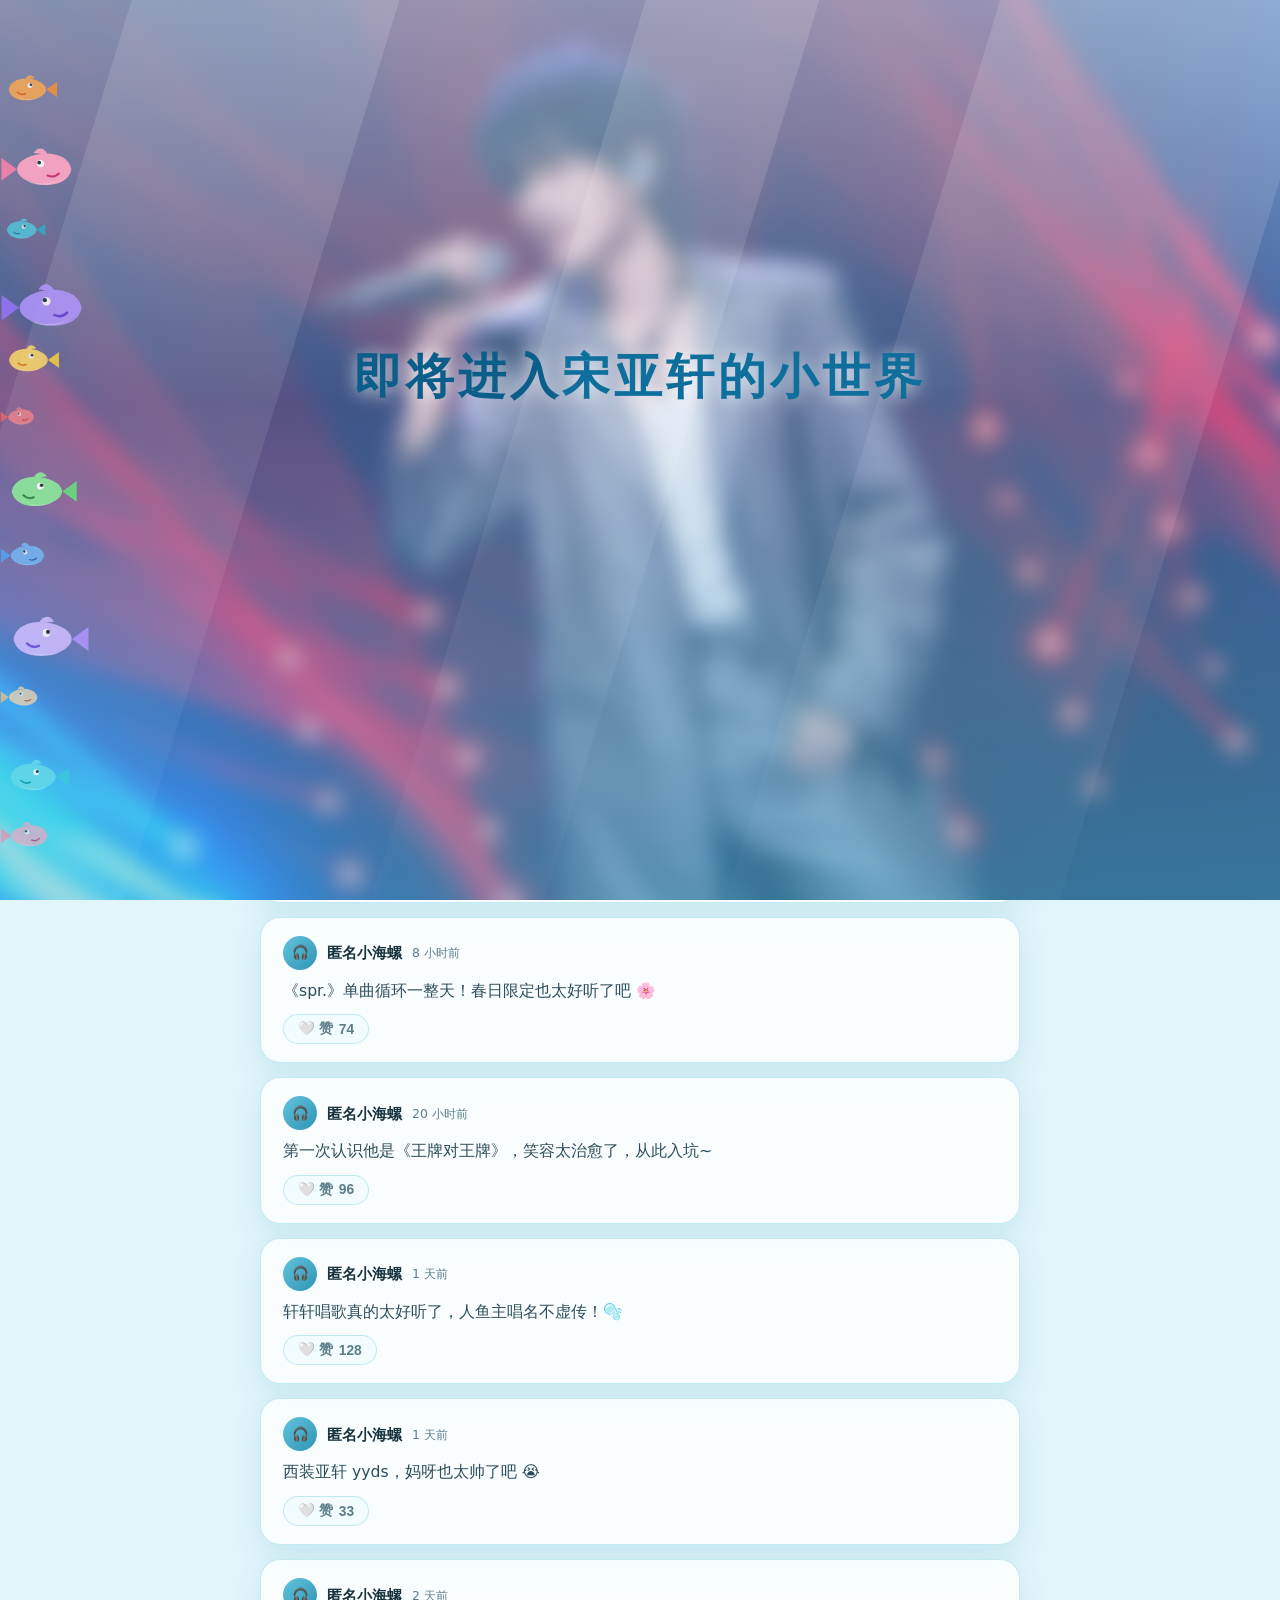
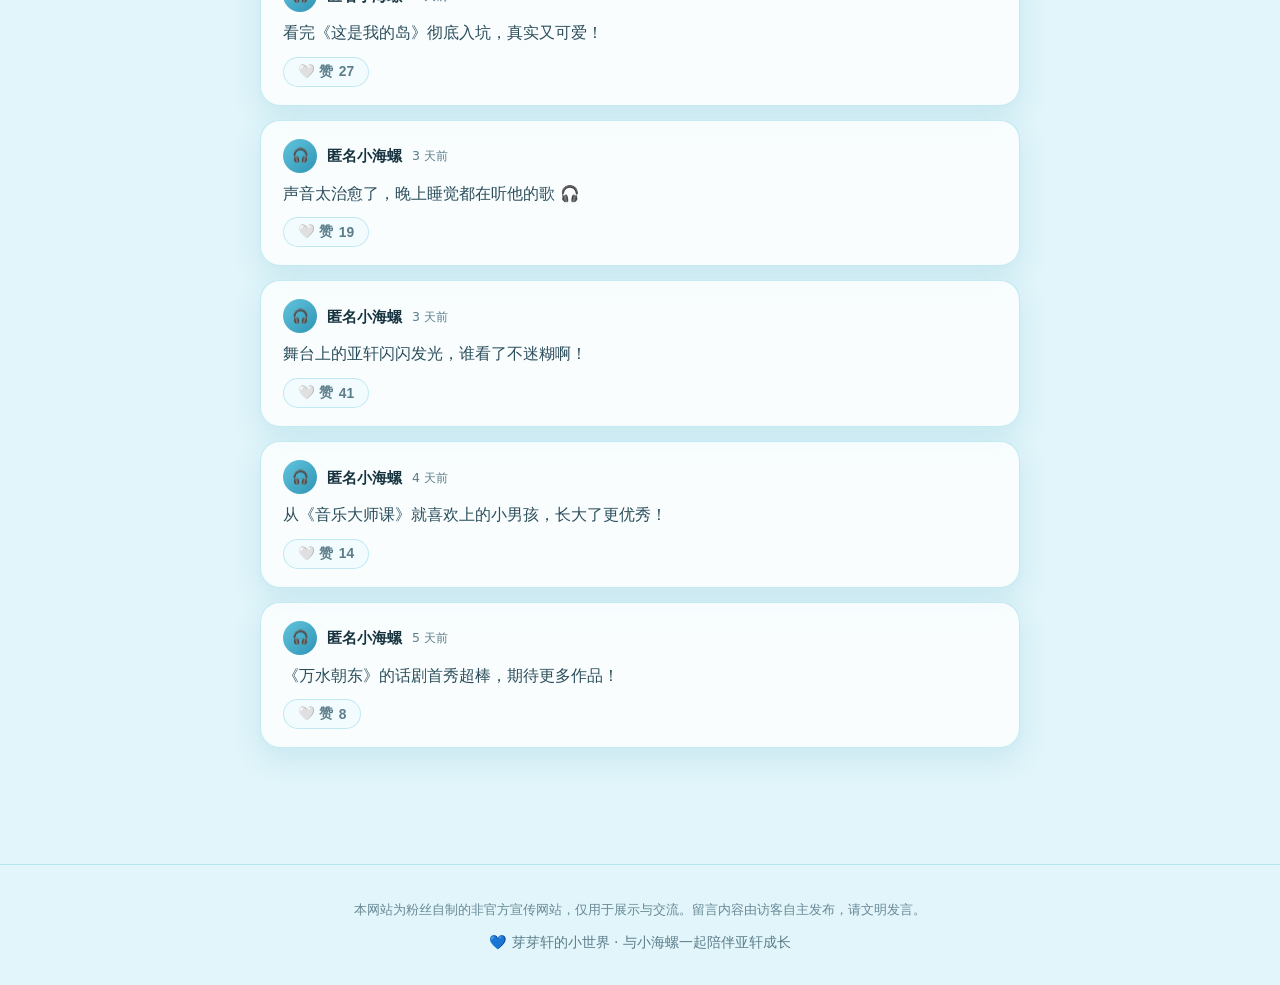
==== commit 3d12237f: "照片墙新增5张照片并修复登记数据（补缺失逗号）；导航栏新增返回导航页按钮，可重新唤起海底世界引导页" ====
--- a/comments.html
+++ b/comments.html
@@ -60,6 +60,7 @@
     </div>
     <div class="nav-extras">
       <a class="weibo-link" href="https://weibo.com/n/时代少年团-宋亚轩" target="_blank" rel="noopener" title="通往现实世界亚轩的通道">📣 通往现实世界亚轩的通道</a>
+      <button class="splash-back-btn" type="button" title="回到海底世界引导页" onclick="window.showSplash && window.showSplash()">🌊 返回导航页</button>
     </div>
   </nav>
 
--- a/css/style.css
+++ b/css/style.css
@@ -450,6 +450,17 @@
 }
 .weibo-link:hover { color: #fff; transform: translateY(-2px); box-shadow: var(--shadow-hover); }
 
+.splash-back-btn {
+  display: inline-flex; align-items: center; gap: 6px;
+  padding: 8px 16px; border-radius: 999px; white-space: nowrap;
+  border: 2px solid var(--primary-deep);
+  background: rgba(255,255,255,.75);
+  color: var(--primary-deep); font-weight: 700; font-size: 0.85rem;
+  font-family: inherit; cursor: pointer;
+  box-shadow: var(--shadow); transition: all .2s ease;
+}
+.splash-back-btn:hover { background: #fff; transform: translateY(-2px); box-shadow: var(--shadow-hover); }
+
 /* ---------- 作品页 · 去QQ音乐按钮 / 整卡可点 ---------- */
 .qq-go-btn {
   display: inline-flex; align-items: center; gap: 6px; margin-top: 14px;
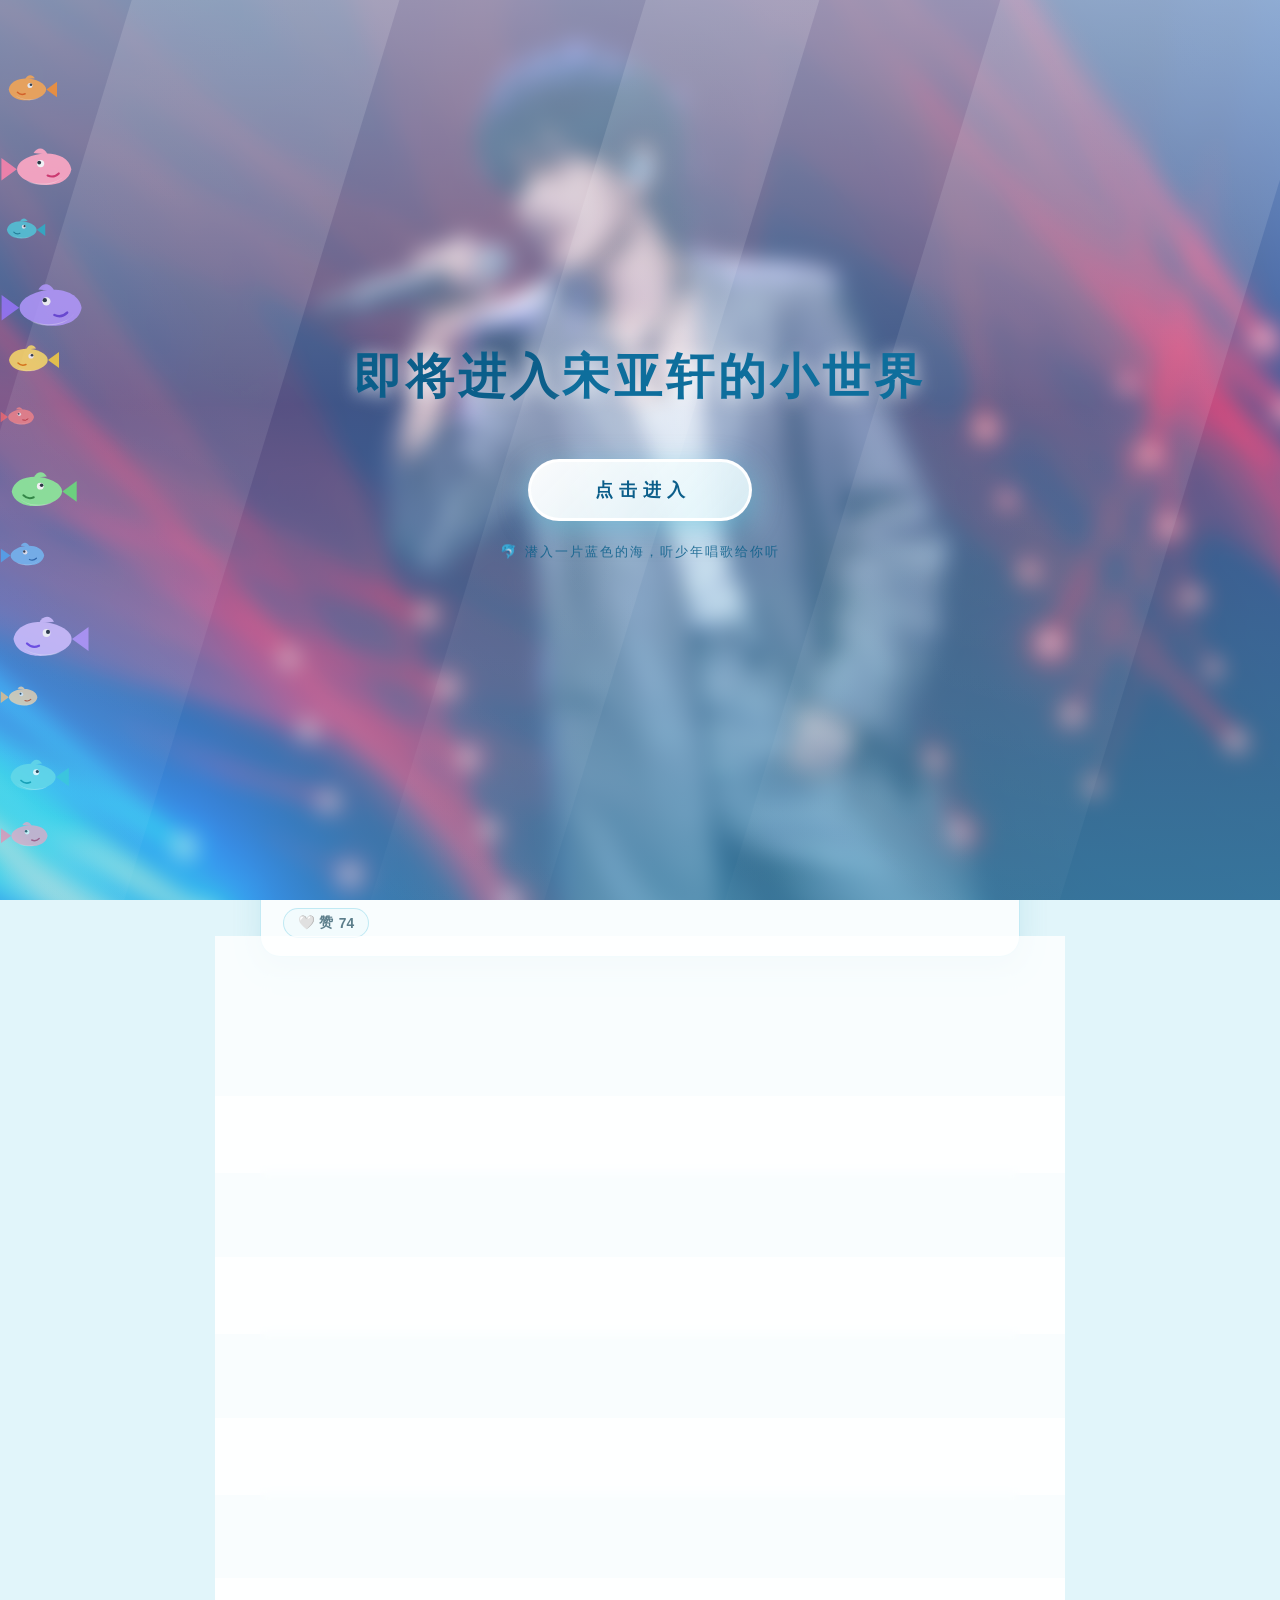
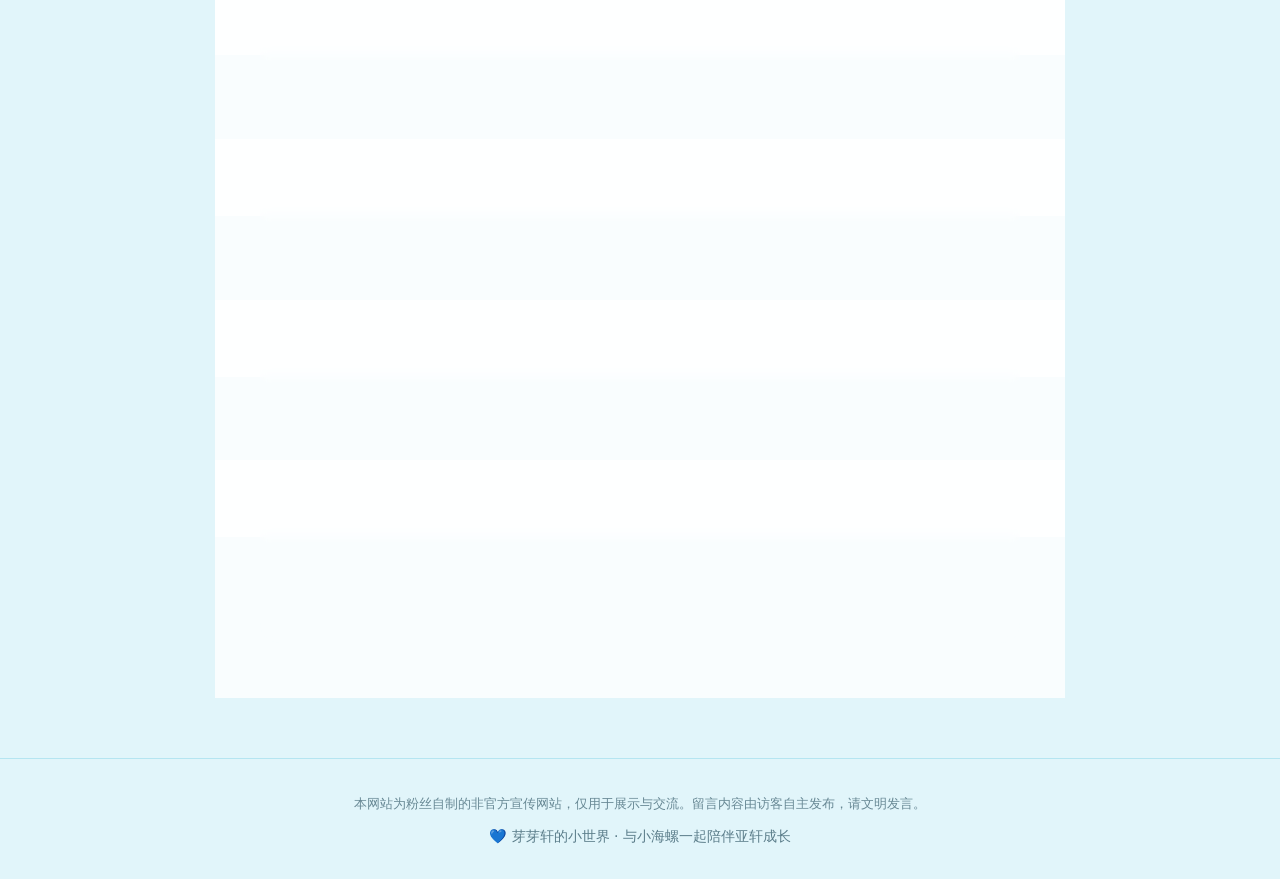
==== commit ddbbd013: "删除留言板轻量本地模式提示（移除说明条、发送成功提示改为中性文案）" ====
--- a/comments.html
+++ b/comments.html
@@ -73,8 +73,6 @@
   <section class="section" style="padding-top:34px;">
     <div class="container" style="max-width:760px;">
 
-      <div class="notice">💡 <div><b>轻量本地模式：</b>页面固定显示 10 条原始评论；你可以匿名留言（本页立即显示），但留言不会被保存，刷新后恢复原样。零成本、免维护，以后想升级云端互通随时说～</div></div>
-
       <!-- 留言表单 -->
       <form id="cmtForm" class="comment-form card">
         <textarea id="cmtInput" maxlength="200" placeholder="想说点什么？匿名留言，放心大胆地表达你的喜欢～"></textarea>
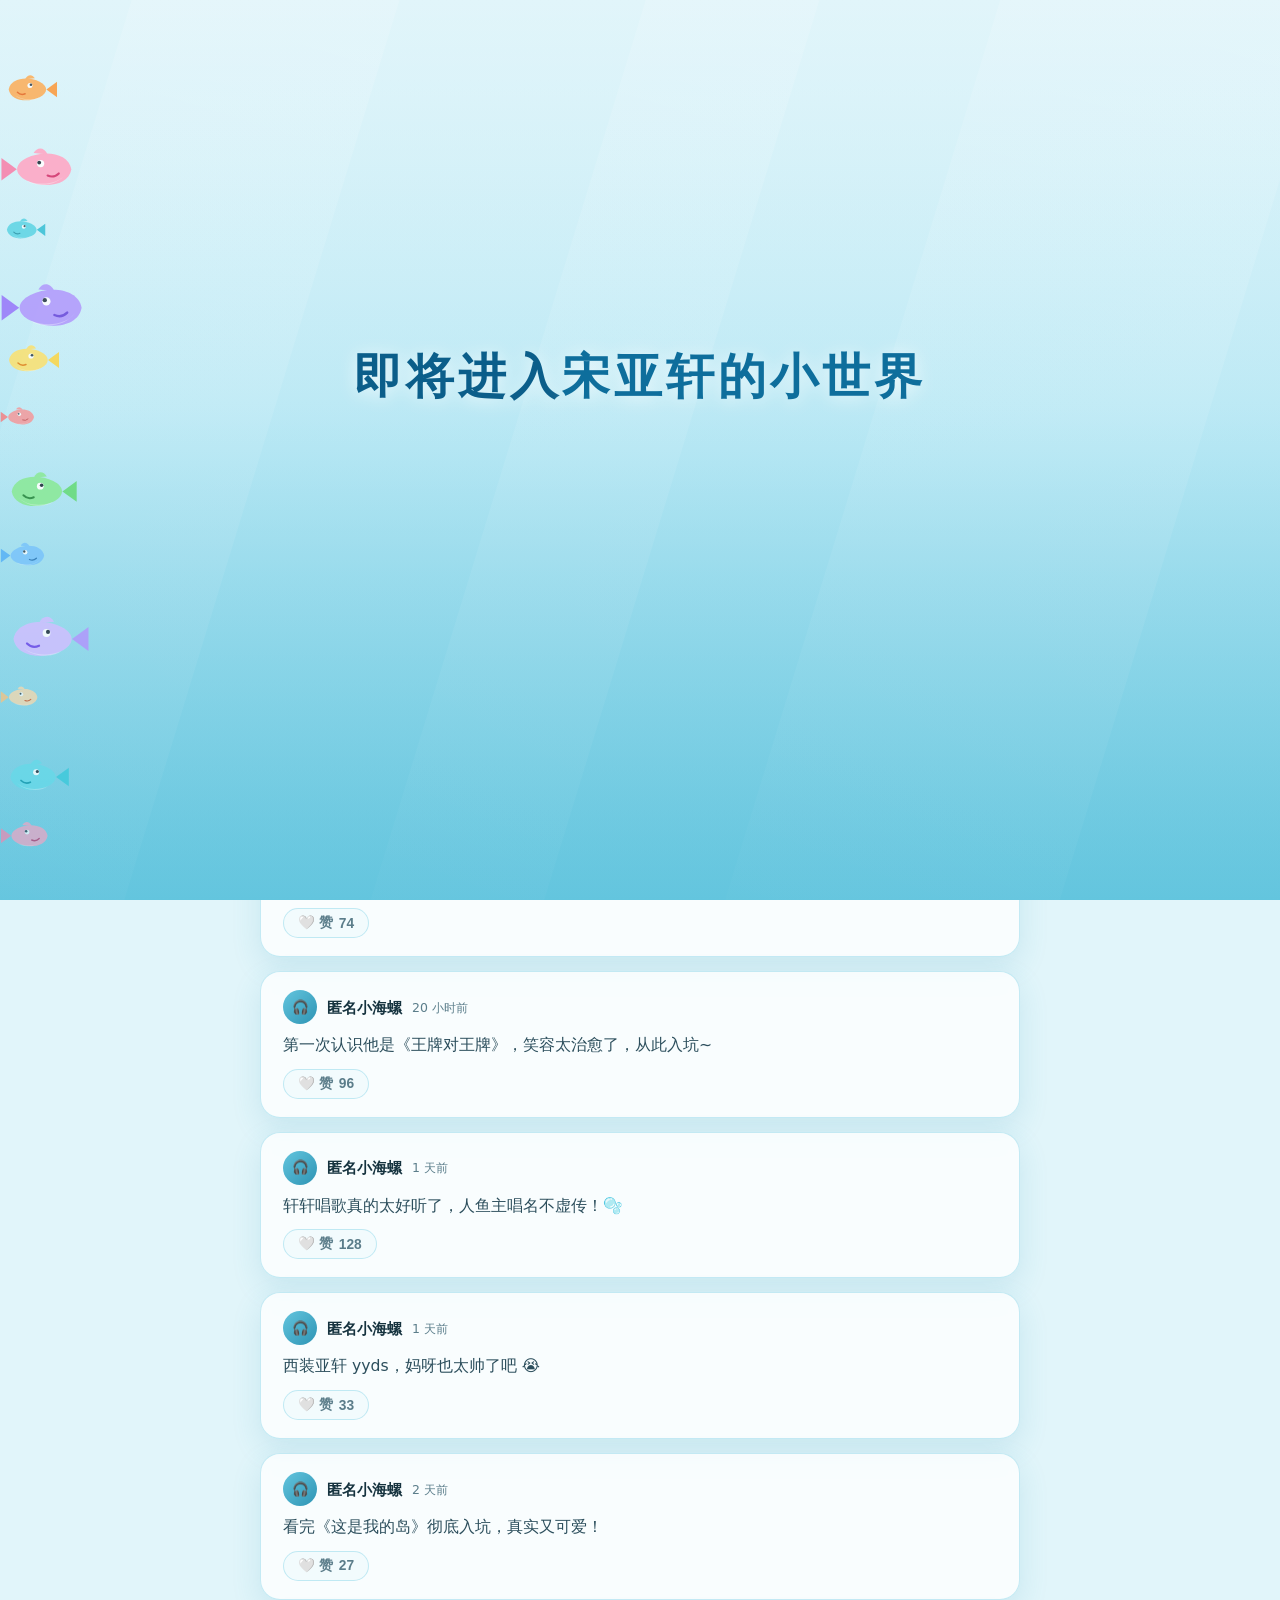
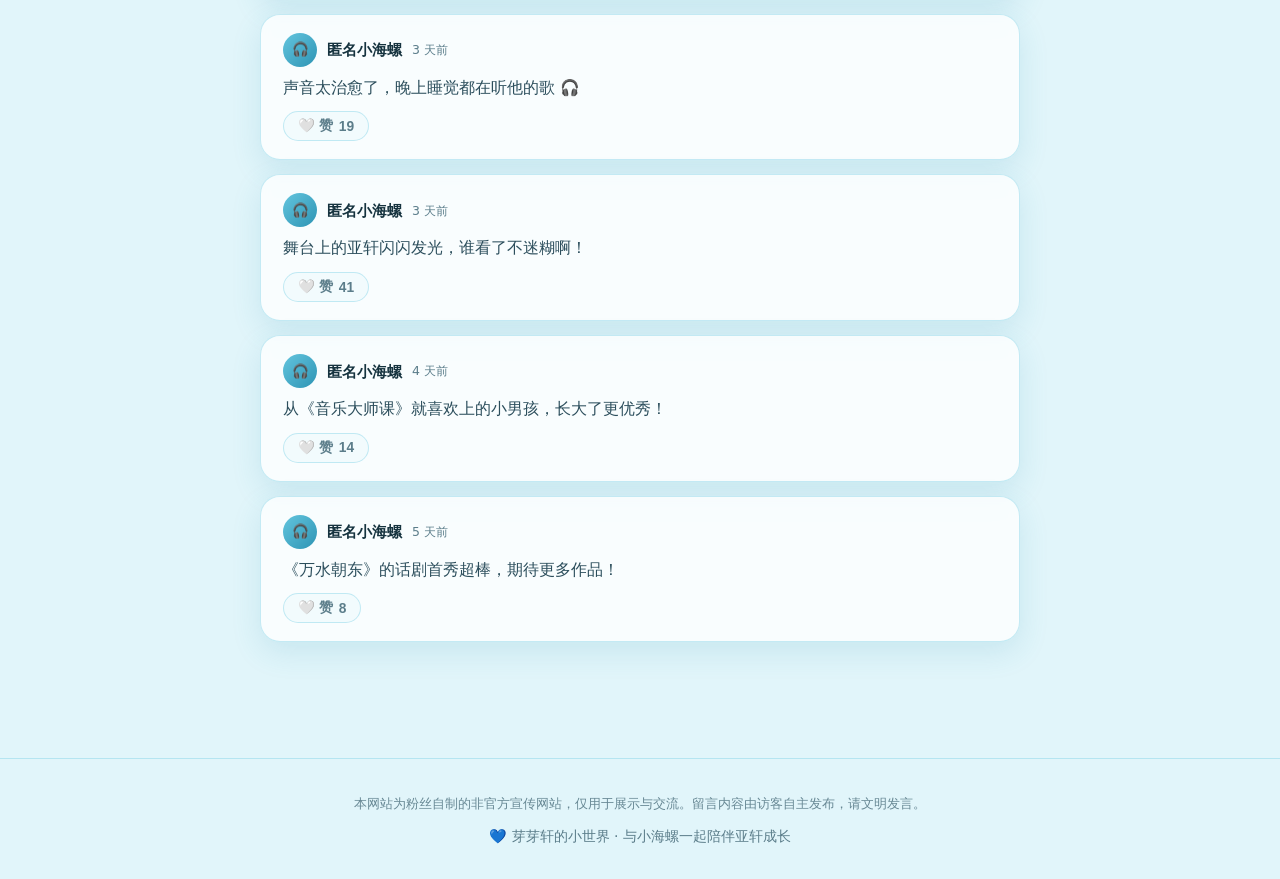
==== commit c9abef49: "Add files via upload" ====
--- a/comments.html
+++ b/comments.html
@@ -11,7 +11,7 @@
 <body>
   <!-- 进入网站前的海底世界引导页 -->
   <div id="splash" role="dialog" aria-label="欢迎进入宋亚轩的小世界">
-    <div class="splash-bg" data-bg="photos/splash-bg.jpg"></div>
+    <div class="splash-bg" data-bg="photos/optimized/splash-bg.webp"></div>
     <div class="splash-tint"></div>
     <div class="splash-rays" aria-hidden="true"><i></i><i></i><i></i></div>
     <div class="splash-bubbles" aria-hidden="true">
@@ -111,4 +111,3 @@
   <script src="js/splash.js"></script>
 </body>
 </html>
-
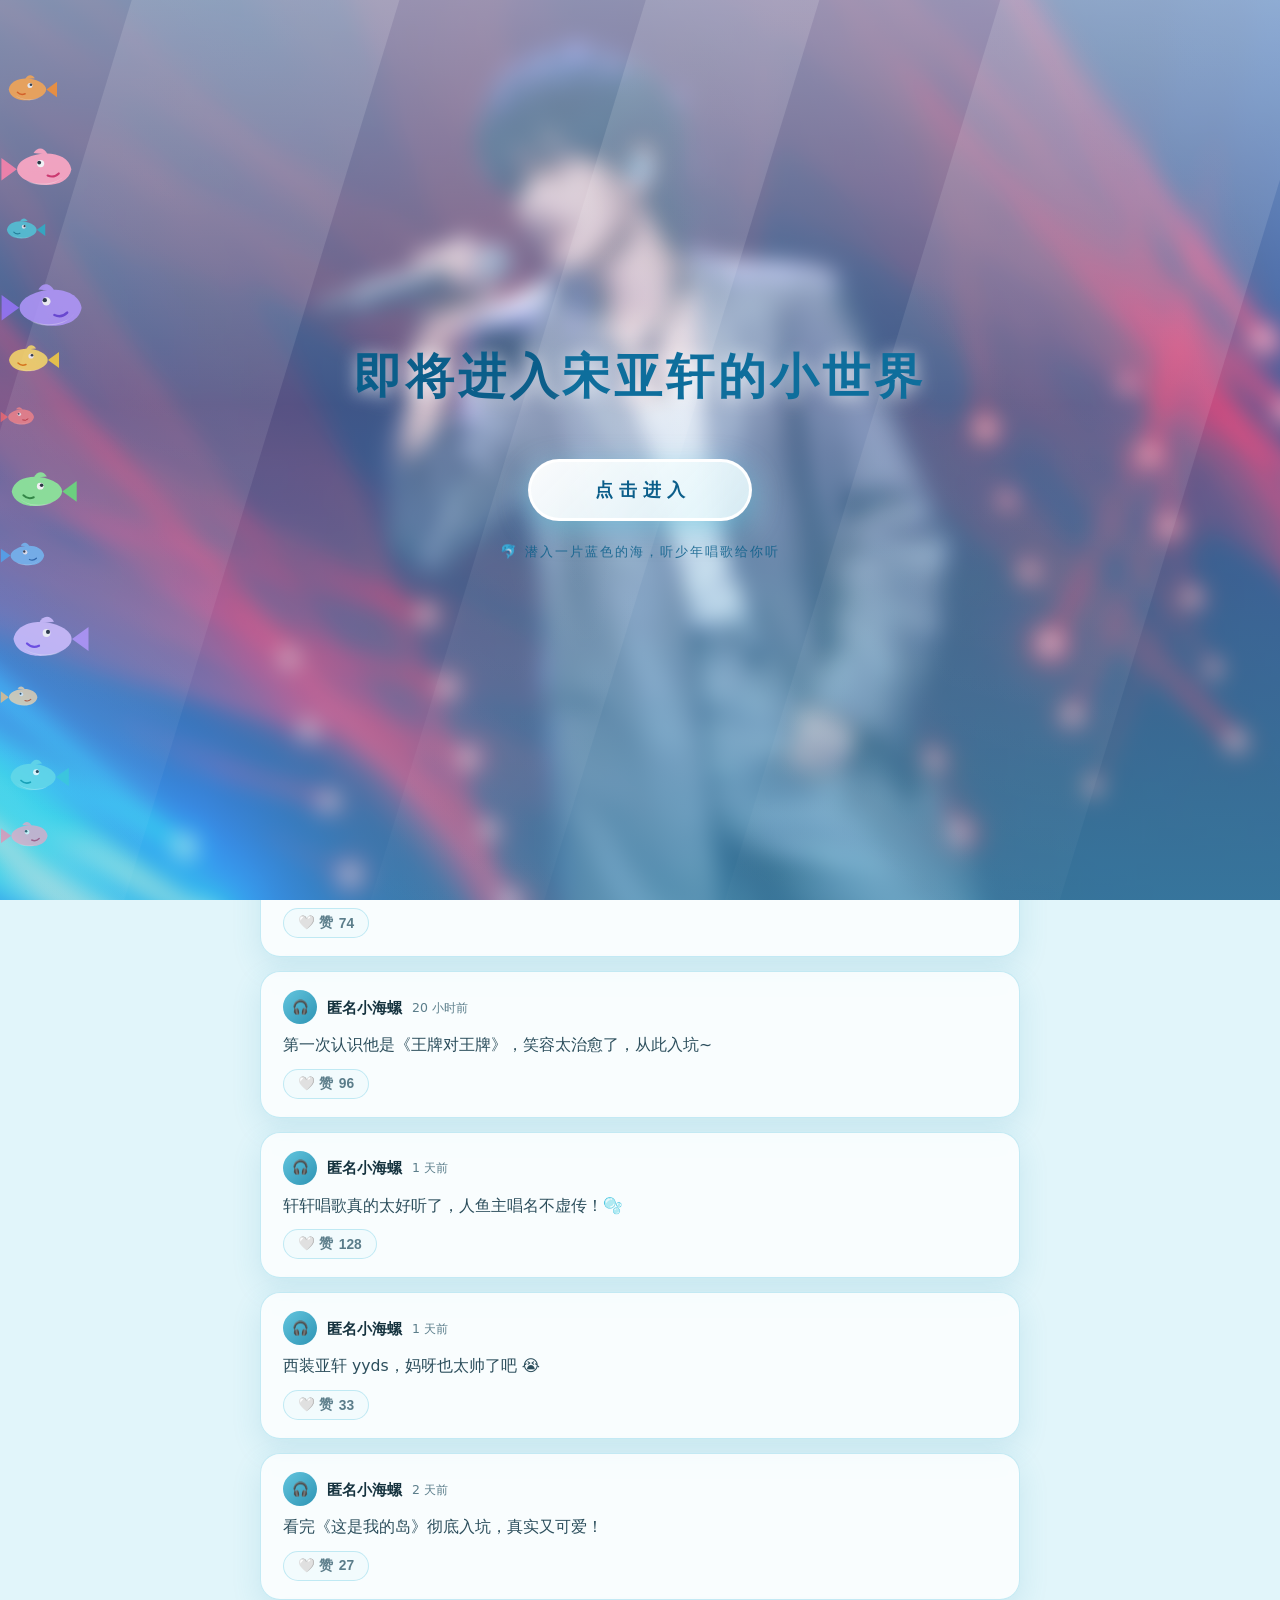
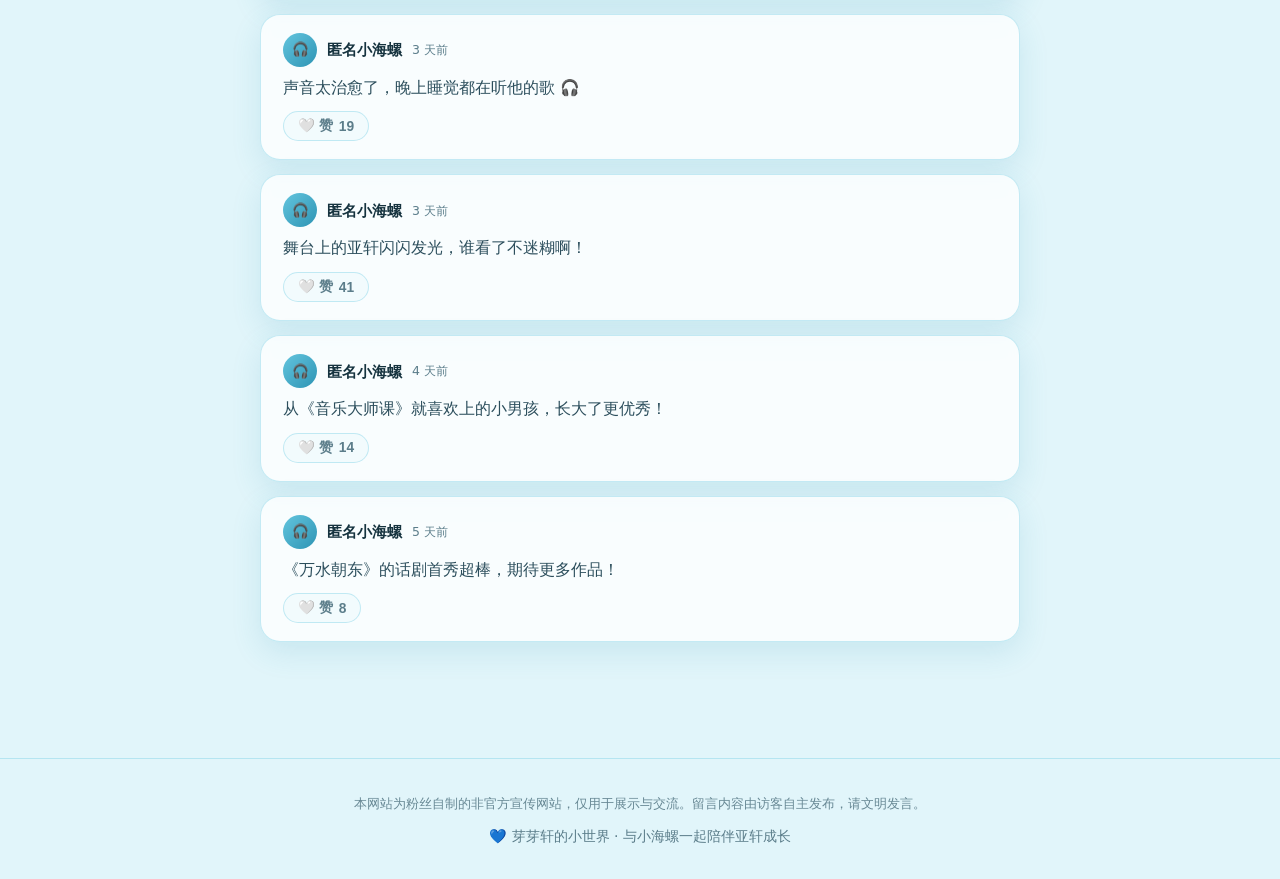
==== commit 4ca136c2: "Add files via upload" ====
--- a/comments.html
+++ b/comments.html
@@ -11,7 +11,7 @@
 <body>
   <!-- 进入网站前的海底世界引导页 -->
   <div id="splash" role="dialog" aria-label="欢迎进入宋亚轩的小世界">
-    <div class="splash-bg" data-bg="photos/optimized/splash-bg.webp"></div>
+    <div class="splash-bg" data-bg="splash-bg.webp"></div>
     <div class="splash-tint"></div>
     <div class="splash-rays" aria-hidden="true"><i></i><i></i><i></i></div>
     <div class="splash-bubbles" aria-hidden="true">
@@ -107,6 +107,7 @@
   </footer>
 
   <button id="toTop" title="回到顶部">↑</button>
+  <script src="js/main.js"></script>
   <script src="js/comments.js"></script>
   <script src="js/splash.js"></script>
 </body>
--- a/css/style.css
+++ b/css/style.css
@@ -483,3 +483,243 @@
   text-align: center; color: var(--primary-deep); font-weight: 700;
   font-size: 0.9rem; margin: 0 0 14px;
 }
+
+/* ---------- 图片加载与双端体验优化 ---------- */
+body.lightbox-open { overflow: hidden; }
+
+.g-item { isolation: isolate; }
+.g-item picture { display: block; }
+.g-item img {
+  width: 100%; height: auto; background: var(--bg-soft);
+  content-visibility: auto;
+}
+.g-item:focus-visible {
+  outline: 3px solid var(--primary-deep);
+  outline-offset: 3px;
+}
+.lightbox img {
+  opacity: 0;
+  transition: opacity .2s ease;
+}
+.lightbox img[src] { opacity: 1; }
+
+/* 平板尺寸：优先压缩顶部操作区，给内容更多空间 */
+@media (max-width: 900px) {
+  .nav {
+    display: grid;
+    grid-template-columns: minmax(0, 1fr) auto;
+    align-items: center;
+    min-height: 0;
+    padding: max(9px, env(safe-area-inset-top)) 16px 0;
+    gap: 7px 10px;
+  }
+  .brand { min-width: 0; font-size: 1rem; gap: 8px; }
+  .brand .logo-badge { width: 32px; height: 32px; flex: 0 0 32px; border-radius: 10px; }
+  .nav-extras { justify-self: end; gap: 6px; }
+  .weibo-link, .splash-back-btn {
+    width: 38px; height: 38px; min-width: 38px; padding: 0;
+    justify-content: center; gap: 0; overflow: hidden;
+    color: transparent; font-size: 0; line-height: 1;
+    box-shadow: none;
+  }
+  .weibo-link::before { content: "📣"; color: #fff; font-size: 1rem; }
+  .splash-back-btn::before { content: "🌊"; color: var(--primary-deep); font-size: 1rem; }
+  .nav-links {
+    grid-column: 1 / -1;
+    order: initial;
+    width: calc(100% + 32px);
+    margin: 0 -16px;
+    padding: 5px 16px 8px;
+    justify-content: flex-start;
+    flex-wrap: nowrap;
+    gap: 4px;
+    overflow-x: auto;
+    border-top: 1px dashed rgba(99, 197, 222, .42);
+    -webkit-overflow-scrolling: touch;
+    scrollbar-width: none;
+  }
+  .nav-links::-webkit-scrollbar { display: none; }
+  .nav-links a {
+    flex: 0 0 auto;
+    display: inline-flex;
+    align-items: center;
+    min-height: 36px;
+    padding: 6px 14px;
+    font-size: .88rem;
+  }
+  .profile-photo { min-height: min(58vw, 430px); }
+  .gallery { columns: 3 190px; column-gap: 12px; }
+  .g-item { margin-bottom: 12px; border-radius: 16px; }
+  .works-grid { grid-template-columns: repeat(auto-fill, minmax(260px, 1fr)); gap: 16px; }
+}
+
+/* 手机端为主要使用场景 */
+@media (max-width: 640px) {
+  :root { --radius: 16px; }
+  .container { width: calc(100% - 28px); }
+  .section { padding: 38px 0; }
+  .hero { padding: 38px 0 32px; }
+  .hero .badge {
+    max-width: 100%;
+    margin-bottom: 15px;
+    padding: 6px 12px;
+    font-size: .76rem;
+    line-height: 1.4;
+  }
+  .hero h1 {
+    font-size: clamp(2.2rem, 14vw, 3.25rem);
+    line-height: 1.2;
+    letter-spacing: 1px;
+  }
+  .hero .subtitle { margin-top: 10px; font-size: .98rem; line-height: 1.55; }
+  .hero .tagline { margin-top: 5px; font-size: .86rem; line-height: 1.6; }
+  .hero .cta { flex-direction: column; align-items: center; gap: 10px; margin-top: 22px; }
+  .hero .cta .btn { width: min(100%, 260px); min-height: 48px; justify-content: center; padding: 11px 22px; }
+  .hero-avatar { width: 132px; height: 132px; margin-top: 24px; font-size: 3rem; }
+  .bubbles .bubble:nth-child(n+3) { display: none; }
+  .section-head { margin-bottom: 26px; }
+  .section-head .kicker, .page-head .kicker { font-size: .72rem; letter-spacing: 2px; }
+  .section-head h2 { line-height: 1.35; }
+  .section-head p { padding: 0 4px; font-size: .9rem; line-height: 1.65; }
+
+  .page-head { padding: 40px 18px 0; }
+  .page-head h1 { font-size: 1.8rem; line-height: 1.3; }
+  .page-head p { margin-top: 6px; font-size: .88rem; line-height: 1.6; }
+
+  .profile-layout { margin-top: 24px; border-radius: 20px; }
+  .profile-photo {
+    width: 100%;
+    min-height: 0;
+    aspect-ratio: 4 / 5;
+    max-height: 410px;
+  }
+  .profile-photo img { object-position: center 32%; }
+  .profile-text { padding: 22px 18px 24px; }
+  .profile-text .p-name { font-size: 1.55rem; }
+  .profile-text .p-role { font-size: .9rem; }
+  .profile-text .p-about { margin: 13px 0 16px; font-size: .91rem; line-height: 1.75; }
+  .info-list { grid-template-columns: 1fr; gap: 0; }
+  .info-row { align-items: flex-start; padding: 8px 0; }
+  .info-row .iv { text-align: right; overflow-wrap: anywhere; }
+  .photo-ring { inset: 14px; }
+
+  .stats { grid-template-columns: repeat(2, minmax(0, 1fr)); gap: 10px; margin-top: 24px; }
+  .stat { padding: 18px 8px; border-radius: 14px; }
+  .stat .num { font-size: 1.6rem; line-height: 1.3; }
+  .stat .cap { font-size: .78rem; line-height: 1.45; }
+
+  .charm-bubbles {
+    display: grid;
+    grid-template-columns: repeat(2, minmax(0, 1fr));
+    justify-items: center;
+    gap: 14px;
+    padding: 12px 0 4px;
+  }
+  .bubble-tag.lg, .bubble-tag.md, .bubble-tag.sm {
+    width: min(37vw, 142px);
+    height: min(37vw, 142px);
+    font-size: 1.25rem;
+  }
+  .bubble-tag.wide {
+    grid-column: 1 / -1;
+    width: min(100%, 300px);
+    height: auto;
+    aspect-ratio: 2.35 / 1;
+    font-size: 1.15rem;
+    letter-spacing: 2px;
+  }
+
+  .tabs {
+    flex-wrap: nowrap;
+    justify-content: flex-start;
+    gap: 8px;
+    margin: 0 -14px 24px;
+    padding: 0 14px 4px;
+    overflow-x: auto;
+    -webkit-overflow-scrolling: touch;
+    scrollbar-width: none;
+  }
+  .tabs::-webkit-scrollbar { display: none; }
+  .tab { flex: 0 0 auto; min-height: 40px; padding: 8px 17px; font-size: .86rem; }
+  .works-grid { grid-template-columns: 1fr; gap: 14px; }
+  .work { padding: 18px; }
+  .work h3 { font-size: 1.08rem; line-height: 1.5; }
+  .work p { font-size: .89rem; line-height: 1.7; }
+  .qq-go-btn { min-height: 42px; }
+
+  .gallery { columns: 2; column-gap: 10px; }
+  .g-item { margin-bottom: 10px; border-radius: 13px; }
+  .g-item .cap {
+    padding: 24px 8px 8px;
+    font-size: .72rem;
+    line-height: 1.35;
+    opacity: 1;
+  }
+  .g-item:hover img { transform: none; }
+
+  .lightbox {
+    gap: 0;
+    padding: 56px 12px calc(70px + env(safe-area-inset-bottom));
+  }
+  .lightbox img {
+    width: auto;
+    max-width: calc(100vw - 24px);
+    max-height: calc(100dvh - 142px);
+    border-radius: 10px;
+    object-fit: contain;
+  }
+  .lightbox .lb-cap {
+    position: absolute;
+    left: 66px; right: 66px;
+    bottom: calc(24px + env(safe-area-inset-bottom));
+    overflow: hidden;
+    color: #EAF8FD;
+    font-size: .78rem;
+    line-height: 1.4;
+    text-align: center;
+    text-overflow: ellipsis;
+    white-space: nowrap;
+  }
+  .lb-btn {
+    top: auto;
+    bottom: calc(14px + env(safe-area-inset-bottom));
+    width: 44px; height: 44px;
+    transform: none;
+    background: rgba(255,255,255,.2);
+  }
+  .lb-prev { left: 14px; }
+  .lb-next { right: 14px; }
+  .lb-close {
+    top: max(10px, env(safe-area-inset-top));
+    right: 10px;
+    width: 44px; height: 44px;
+    display: grid; place-items: center;
+    border-radius: 50%;
+    background: rgba(255,255,255,.14);
+    font-size: 1.3rem;
+  }
+
+  .comment-form { padding: 16px; margin-bottom: 22px; }
+  .comment-form textarea { min-height: 108px; padding: 12px 13px; font-size: 16px; }
+  .form-foot { align-items: stretch; }
+  .form-foot .btn { min-height: 44px; justify-content: center; }
+  .toolbar { align-items: flex-start; margin-bottom: 14px; }
+  .sort-btn { min-height: 38px; padding: 6px 14px; }
+  .cmt { padding: 15px 16px; }
+  .cmt .cmt-text { font-size: .93rem; }
+  footer { margin-top: 32px; padding: 26px 0 calc(24px + env(safe-area-inset-bottom)); }
+  #toTop {
+    right: 14px;
+    bottom: calc(14px + env(safe-area-inset-bottom));
+    width: 44px; height: 44px;
+  }
+}
+
+@media (max-width: 360px) {
+  .brand { font-size: .92rem; }
+  .brand .logo-badge { width: 30px; height: 30px; flex-basis: 30px; }
+  .weibo-link, .splash-back-btn { width: 36px; height: 36px; min-width: 36px; }
+  .nav { padding-left: 12px; padding-right: 12px; }
+  .nav-links { width: calc(100% + 24px); margin-left: -12px; margin-right: -12px; padding-left: 12px; padding-right: 12px; }
+  .gallery { column-gap: 8px; }
+}
--- a/css/splash.css
+++ b/css/splash.css
@@ -2,6 +2,8 @@
 #splash {
   position: fixed;
   inset: 0;
+  height: 100vh;
+  height: 100dvh;
   z-index: 99999;
   display: flex;
   align-items: center;
@@ -15,7 +17,7 @@
 .splash-bg {
   position: absolute;
   inset: -26px;
-  background: url("../photos/splash-bg.jpg") center / cover no-repeat;
+  background: url("../splash-bg.webp") center / cover no-repeat;
   filter: blur(10px) saturate(1.08);
   transform: scale(1.12);
 }
@@ -110,5 +112,34 @@
 #splash.ready .splash-sub { opacity: 1; }
 
 @media (prefers-reduced-motion: reduce) {
-  .fish, .bubble, .splash-rays i { animation-duration: 9s !important; }
+  .fish, .bubble, .splash-rays i, .splash-title, .splash-enter { animation: none !important; }
 }
+
+@media (max-width: 640px) {
+  .splash-bg { inset: -12px; filter: blur(6px) saturate(1.05); transform: scale(1.08); }
+  .splash-rays i { width: 30vw; opacity: .7; }
+  .fish:nth-child(n+6),
+  .bubble:nth-child(n+7) { display: none; }
+  .splash-center { width: 100%; padding: 0 20px; }
+  .splash-title {
+    margin-bottom: 30px;
+    font-size: clamp(1.55rem, 7.5vw, 2.2rem);
+    letter-spacing: 1px;
+    line-height: 1.45;
+  }
+  .splash-enter {
+    min-width: 180px;
+    min-height: 52px;
+    padding: 13px 36px;
+    font-size: 1rem;
+    letter-spacing: 3px;
+    text-indent: 3px;
+  }
+  .splash-sub {
+    margin-top: 16px;
+    padding: 0 12px;
+    font-size: .78rem;
+    letter-spacing: 1px;
+    line-height: 1.6;
+  }
+}
